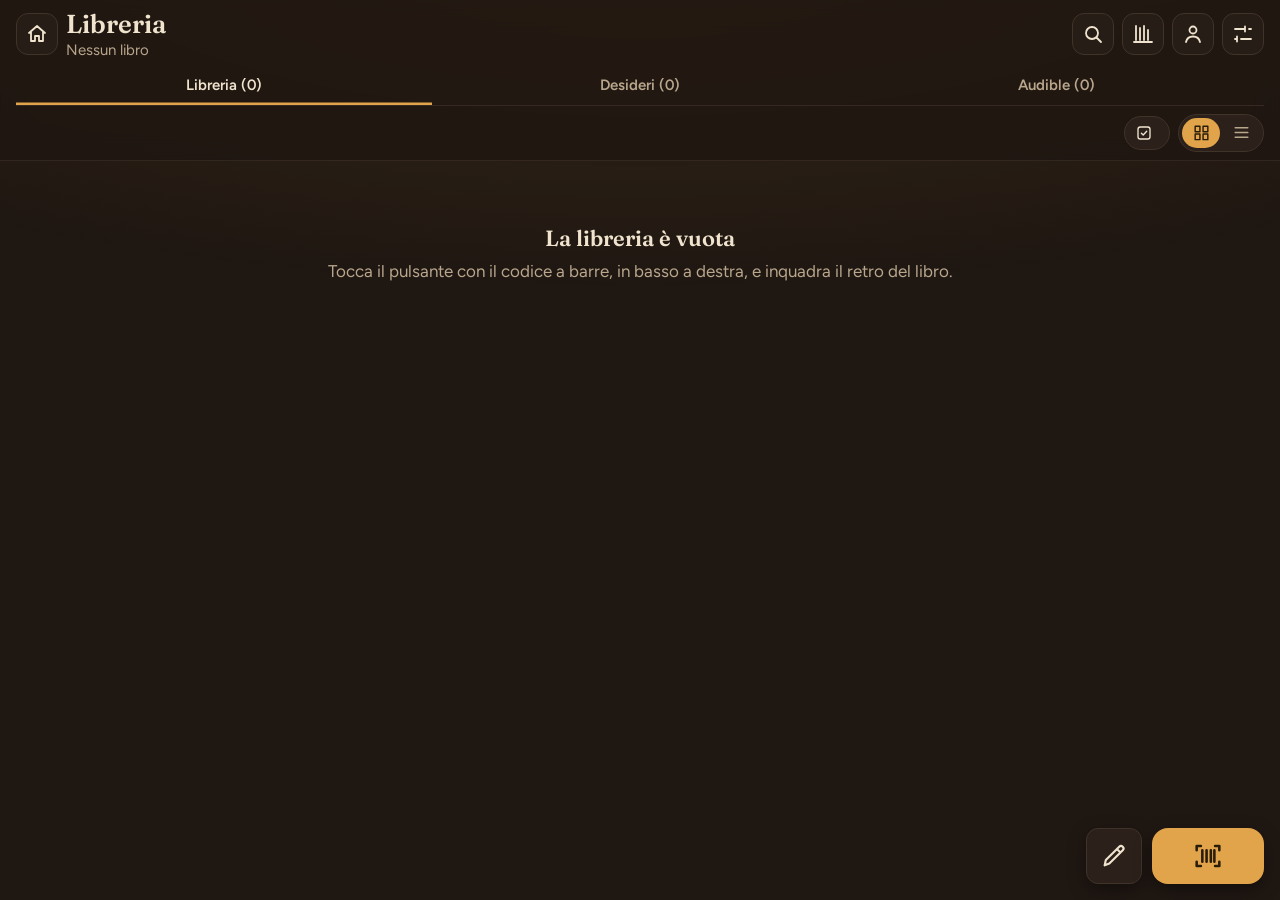
==== index.html @ b6c25e32 "v70: una classifica sola (Feltrinelli), link ai negozi nella scheda di ogni libro; Bibliotecario più" ====
<!DOCTYPE html>
<html lang="it">
<head>
<meta charset="utf-8">
<meta name="viewport" content="width=device-width, initial-scale=1, viewport-fit=cover">
<title>Libreria</title>
<meta name="theme-color" content="#271C15">
<script>document.documentElement.dataset.theme = 'night';</script>
<meta name="apple-mobile-web-app-capable" content="yes">
<meta name="apple-mobile-web-app-title" content="Libreria">
<link rel="manifest" href="manifest.webmanifest?v=70">
<link rel="icon" href="icons/icon.svg?v=70" type="image/svg+xml">
<link rel="apple-touch-icon" href="icons/icon-180.png?v=70">
<meta name="apple-mobile-web-app-status-bar-style" content="black-translucent">
<meta name="mobile-web-app-capable" content="yes">
<link rel="preconnect" href="https://fonts.googleapis.com">
<link rel="preconnect" href="https://fonts.gstatic.com" crossorigin>
<link href="https://fonts.googleapis.com/css2?family=Figtree:wght@400;500;600;700&family=Fraunces:opsz,wght@9..144,500;9..144,600&display=swap" rel="stylesheet">
<link rel="stylesheet" href="style.css?v=70">
</head>
<body>

<!-- ============ SCHERMATA PRINCIPALE: la libreria ============ -->
<header class="top">
  <div class="top-row">
    <button class="icon-btn" id="btn-home" aria-label="Torna all'inizio: tutte le copertine"><svg viewBox="0 0 24 24" aria-hidden="true"><path d="M4 11l8-7 8 7M6 10v9h4v-5h4v5h4v-9"/></svg></button>
    <div class="top-title">
      <h1>Libreria</h1>
      <p class="count" id="count">Nessun libro</p>
    </div>
    <div class="top-actions">
      <button class="icon-btn" id="btn-search" aria-label="Cerca e ordina"><svg viewBox="0 0 24 24" aria-hidden="true"><circle cx="11" cy="11" r="6"/><path d="M20 20l-4.5-4.5"/></svg></button>
    <button class="icon-btn" id="btn-shelf" aria-label="Scaffale" aria-pressed="false"><svg viewBox="0 0 24 24" aria-hidden="true"><path d="M5 4v14M9 6v12M13 4v14M17 8v10M3 20h18"/></svg></button>
    <button class="icon-btn" id="btn-year" aria-label="Il vostro anno in libri e l'obiettivo"><svg viewBox="0 0 24 24" aria-hidden="true"><circle cx="12" cy="8" r="3.5"/><path d="M5 20c.8-3.6 3.6-5.5 7-5.5s6.2 1.9 7 5.5"/></svg></button>
    <button class="icon-btn" id="btn-settings" aria-label="Impostazioni e backup">
      <svg viewBox="0 0 24 24" aria-hidden="true"><path d="M4 7h10M18 7h2M4 17h2M10 17h10M14 4.5v5M6 14.5v5" /></svg>
    </button>
    </div>
  </div>
  <div class="tabs" role="tablist">
    <button class="tab on" id="tab-library" role="tab" aria-selected="true">Libreria</button>
    <button class="tab" id="tab-wish" role="tab" aria-selected="false">Desideri</button>
    <button class="tab" id="tab-audio" role="tab" aria-selected="false">Audible</button>
  </div>
  <div class="tools" id="tools" hidden>
    <input type="search" id="search" placeholder="Titolo, autore, ISBN, note" autocomplete="off" aria-label="Cerca nella libreria">
    <select id="sort" aria-label="Ordina i libri">
      <option value="recent">Ultimi aggiunti</option>
      <option value="title">Titolo A-Z</option>
      <option value="author">Autore A-Z</option>
    </select>
  </div>
  <div class="filter-row">
    <button class="chip" id="btn-back" hidden aria-label="Indietro: torna al libro"><svg viewBox="0 0 24 24" aria-hidden="true"><path d="M15 5l-7 7 7 7"/></svg></button>
    <div class="filters" id="filters" aria-label="Filtra per genere"></div>
    <button class="chip select-btn" id="btn-select" aria-label="Seleziona più libri per modificarli insieme"><svg viewBox="0 0 24 24" aria-hidden="true"><rect x="4" y="4" width="16" height="16" rx="3"/><path d="M8.5 12.2l2.4 2.4 4.7-5"/></svg></button>
    <div class="view-toggle" id="view-cycle" role="group" aria-label="Vista"></div>
  </div>
  <button class="chip arrange-btn" id="btn-arrange" hidden>Suggerisci come disporli</button>
  <div class="view-menu" id="view-menu" hidden></div>
  <div class="shelf-sort" id="shelf-sort" hidden>
    <div class="seg" role="group" aria-label="Ordina lo scaffale per">
      <button data-sort="room">Stanza</button>
      <button data-sort="genre">Genere</button>
      <button data-sort="owner">Persona</button>
    </div>
  </div>
</header>

<main id="list" class="list"></main>

<nav class="bottom">
  <button class="btn ghost" id="btn-manual" aria-label="Aggiungi un libro scrivendo titolo o ISBN" title="Scrivi titolo o ISBN">
    <svg viewBox="0 0 24 24" aria-hidden="true"><path d="M4 20l1-4.5L16.5 4a2.1 2.1 0 0 1 3 3L8 18.5 4 20zM14.5 6l3 3" /></svg>
  </button>
  <button class="btn primary big" id="btn-scan" aria-label="Scansiona il codice a barre di un libro" title="Scansiona un libro">
    <svg viewBox="0 0 24 24" aria-hidden="true"><path d="M4 8V5h3M17 5h3v3M20 16v3h-3M7 19H4v-3M8 8v8M11 8v8M14 8v8M16.5 8v8" /></svg>
  </button>
</nav>

<!-- ============ SCANNER ============ -->
<section class="sheet scanner" id="scanner" hidden aria-label="Scansione del codice a barre">
  <video id="video" playsinline muted autoplay></video>
  <div class="scan-frame" aria-hidden="true"><span></span></div>
  <div class="scan-top">
    <button class="btn dark" id="scan-close">Chiudi</button>
    <div class="scan-mode" role="tablist">
      <button class="on" id="scan-mode-add" role="tab">Aggiungi</button>
      <button id="scan-mode-batch" role="tab">Raffica</button>
      <button id="scan-mode-check" role="tab">Ce l'ho già?</button>
    </div>
    <button class="btn dark" id="scan-torch" hidden>Luce</button>
  </div>
  <div class="scan-result" id="scan-result" hidden role="status">
    <p class="scan-answer" id="scan-answer"></p>
    <p id="scan-detail"></p>
    <div class="stack">
      <button class="btn primary wide" id="scan-again">Controlla un altro libro</button>
      <button class="btn ghost wide" id="scan-open">Apri la scheda</button>
      <button class="btn ghost wide" id="scan-wish">Aggiungi ai desideri</button>
    </div>
  </div>
  <div class="scan-bottom">
    <p id="scan-status">Inquadra il codice a barre sul retro del libro</p>
    <div class="scan-batch-bar" id="scan-batch-bar" hidden>
      <span id="scan-batch-count">0 libri</span>
      <button class="btn primary" id="scan-batch-done">Ho finito</button>
    </div>
    <div class="scan-actions">
      <button class="btn dark" id="scan-type">Scrivi l'ISBN</button>
      <label class="btn dark">Fotografa il codice
        <input type="file" id="scan-photo" accept="image/*" capture="environment" hidden>
      </label>
    </div>
  </div>
</section>

<!-- ============ RIEPILOGO DELLA SCANSIONE A RAFFICA ============ -->
<section class="sheet" id="batch" hidden aria-label="Riepilogo della scansione a raffica">
  <div class="sheet-head">
    <button class="btn ghost" id="batch-more">Altri libri</button>
    <h2 id="batch-title">Raffica</h2>
    <button class="btn primary" id="batch-close">Fatto</button>
  </div>
  <div class="sheet-body">
    <p class="hint" id="batch-info"></p>
    <button class="btn ghost wide" id="batch-retry" hidden>Riprova quelli non cercati</button>
    <div id="batch-apply">
      <h3>Vale per tutti questi libri</h3>
      <p class="view-label">Di chi sono</p>
      <div class="chips" id="batch-owners"></div>
      <p class="view-label">Dove stanno</p>
      <div class="chips" id="batch-places"></div>
      <p class="view-label">Lettura</p>
      <div class="seg" id="batch-status"></div>
    </div>
    <h3>I libri</h3>
    <div id="batch-list" class="rows-in"></div>
  </div>
</section>

<!-- ============ AGGIUNTA A MANO: ISBN o titolo ============ -->
<section class="sheet" id="manual" hidden aria-label="Aggiungi un libro a mano">
  <div class="sheet-head">
    <button class="btn ghost" id="manual-close">Chiudi</button>
    <h2 id="manual-title">Aggiungi a mano</h2>
    <span></span>
  </div>
  <div class="sheet-body">
    <form id="manual-form" class="search-form">
      <label for="manual-q">ISBN, oppure titolo e autore</label>
      <div class="row">
        <input id="manual-q" type="text" placeholder="Es. Il nome della rosa, oppure 9788806219352" autocomplete="off">
        <button class="btn primary" type="submit">Cerca</button>
      </div>
    </form>
    <p class="hint" id="manual-status">Utile per i libri senza codice a barre.</p>
    <div id="manual-results" class="results"></div>
    <button class="btn ghost wide" id="manual-empty">Compila una scheda vuota</button>
  </div>
</section>

<!-- ============ SUGGERIMENTO DI DISPOSIZIONE ============ -->
<section class="sheet" id="arrange" hidden aria-label="Come disporre i libri">
  <div class="sheet-head">
    <button class="btn ghost" id="arrange-close">Chiudi</button>
    <h2>Come disporli</h2>
    <span></span>
  </div>
  <div class="sheet-body">
    <p class="hint">Gruppi di libri che stanno bene vicini. Dove metterli lo decidete voi: se un gruppo non entra in un ripiano, prosegue su quello sotto.</p>
    <p class="banner" id="arrange-metres"></p>
    <div id="arrange-body"></div>
  </div>
</section>

<!-- ============ FILTRI ============ -->
<section class="sheet" id="filter-sheet" hidden aria-label="Filtra i libri">
  <div class="sheet-head">
    <button class="btn ghost" id="filter-close">Chiudi</button>
    <h2>Filtra</h2>
    <button class="btn ghost" id="filter-clear">Togli tutti</button>
  </div>
  <div class="sheet-body has-foot">
    <p class="hint">Puoi accenderne più di uno, uno per gruppo: per esempio una persona e un genere.</p>
    <input type="search" id="filter-q" placeholder="Cerca un genere, una persona, un mobile" aria-label="Cerca tra i filtri" autocomplete="off">
    <div id="filter-body"></div>
    <div class="sheet-foot"><button class="btn primary wide" id="filter-done">Vedi i libri</button></div>
  </div>
</section>

<!-- ============ SCHEDA DA LEGGERE ============ -->
<section class="sheet" id="year" hidden aria-label="Il vostro anno in libri">
  <div class="sheet-head">
    <button class="btn ghost" id="year-close">Chiudi</button>
    <h2>Anno in libri</h2>
    <span></span>
  </div>
  <div class="sheet-body" id="year-body"></div>
</section>

<section class="sheet" id="view" hidden aria-label="Scheda del libro">
  <div class="sheet-head">
    <button class="btn ghost" id="view-close">Indietro</button>
    <span></span>
    <button class="btn ghost" id="view-edit">Modifica</button>
  </div>
  <div class="sheet-body" id="view-body"></div>
</section>

<!-- ============ SCHEDA LIBRO (sempre modificabile) ============ -->
<section class="sheet" id="book" hidden aria-label="Scheda del libro">
  <div class="sheet-head">
    <button class="btn ghost" id="book-close">Chiudi</button>
    <h2 id="book-heading">Scheda libro</h2>
    <button class="btn primary" id="book-save">Salva</button>
  </div>
  <form class="sheet-body" id="book-form" autocomplete="off">
    <p class="banner" id="book-banner" hidden></p>

    <div class="cover-row">
      <div class="cover big" id="f-cover-view"></div>
      <div class="cover-actions">
        <label class="btn ghost">Fotografa la copertina
          <input type="file" id="f-cover-file" accept="image/*" capture="environment" hidden>
        </label>
        <button type="button" class="btn ghost" id="f-cover-remove">Togli copertina</button>
        <div class="stores" id="f-stores"></div>
      </div>
    </div>

    <div class="field" data-key="title">
      <label for="f-title">Titolo</label>
      <input id="f-title" type="text">
    </div>
    <div class="field">
      <label for="f-subtitle">Sottotitolo <small>(facoltativo)</small></label>
      <input id="f-subtitle" type="text">
    </div>
    <div class="field" data-key="authors">
      <label for="f-authors">Autore <small>(più autori separati da virgola)</small></label>
      <input id="f-authors" type="text">
    </div>
    <div class="field" data-key="publisher">
      <label for="f-publisher">Casa editrice</label>
      <input id="f-publisher" type="text">
    </div>
    <div class="grid2">
      <div class="field" data-key="pages">
        <label for="f-pages">Pagine</label>
        <input id="f-pages" type="number" inputmode="numeric" min="1">
      </div>
      <div class="field" data-key="year">
        <label for="f-year">Anno</label>
        <input id="f-year" type="number" inputmode="numeric" min="1400" max="2100">
      </div>
    </div>

    <div class="field" data-key="list">
      <label>Dove lo metto</label>
      <div class="chips" id="f-lists"></div>
      <div class="row">
        <input id="f-list-new" type="text" placeholder="Nuova lista desideri" aria-label="Nuova lista desideri">
        <button type="button" class="btn ghost" id="f-list-add">Aggiungi</button>
      </div>
    </div>

    <div class="field" id="f-media-field">
      <label id="f-media-label">Ce l'ho in versione</label>
      <div class="chips" id="f-media"></div>
    </div>

    <div class="field" data-key="genres">
      <label>Genere <small id="f-genre-note"></small></label>
      <div class="chips" id="f-genres"></div>
      <div class="row">
        <input id="f-genre-new" type="text" placeholder="Nuovo genere" aria-label="Nuovo genere">
        <button type="button" class="btn ghost" id="f-genre-add">Aggiungi</button>
      </div>
    </div>

    <div class="field" id="f-status-field">
      <label>Lettura</label>
      <div class="seg" id="f-status">
        <button type="button" data-status="toread">Da leggere</button>
        <button type="button" data-status="reading">In corso</button>
        <button type="button" data-status="read">Letto</button>
      </div>
      <div class="field" id="f-readAt-field" style="margin-top:10px">
        <label for="f-readAt">Letto nel <small>(facoltativo)</small></label>
        <input id="f-readAt" type="text" placeholder="Anno o data, es. 2019">
      </div>
    </div>

    <h3>La vostra copia</h3>
    <div class="field">
      <label>Di chi è <small>(anche più persone)</small></label>
      <div class="chips" id="f-owners"></div>
      <div class="row">
        <input id="f-owner-new" type="text" placeholder="Altra persona" aria-label="Altra persona">
        <button type="button" class="btn ghost" id="f-owner-add">Aggiungi</button>
      </div>
    </div>
    <div class="field">
      <label>Voto</label>
      <div class="stars" id="f-rating"></div>
    </div>
    <div class="field">
      <label for="f-notes">Commento e note</label>
      <textarea id="f-notes" rows="3"></textarea>
    </div>
    <div class="field">
      <label>Dove sta in casa</label>
      <div class="chips" id="f-places"></div>
      <div class="row">
        <input id="f-place-new" type="text" placeholder="Nuovo mobile, es. Libreria soggiorno" aria-label="Nuovo mobile o libreria">
        <button type="button" class="btn ghost" id="f-place-add">Aggiungi</button>
      </div>
    </div>
    <div class="field">
      <label for="f-shelfRow">Ripiano <small>(facoltativo)</small></label>
      <input id="f-shelfRow" type="text" placeholder="Es. 2, oppure In alto">
    </div>
    <div class="field">
      <label for="f-theme">Tema <small>(facoltativo: es. Giappone, Montagna)</small></label>
      <input id="f-theme" type="text" list="theme-options" placeholder="Unisce libri di generi diversi">
      <datalist id="theme-options"></datalist>
    </div>
    <div class="grid2 wide-first">
      <div class="field">
        <label for="f-series">Serie o saga</label>
        <input id="f-series" type="text" list="series-options">
        <datalist id="series-options"></datalist>
      </div>
      <div class="field">
        <label for="f-seriesNum">Numero</label>
        <input id="f-seriesNum" type="number" inputmode="numeric" min="0">
      </div>
    </div>
    <div class="field">
      <label for="f-format">Formato <small>(facoltativo)</small></label>
      <select id="f-format">
        <option value=""></option>
        <option>Copertina rigida</option>
        <option>Copertina flessibile</option>
      </select>
    </div>
    <div class="grid2">
      <div class="field">
        <label for="f-boughtAt">Comprato il</label>
        <input id="f-boughtAt" type="date">
      </div>
      <div class="field">
        <label for="f-price">Prezzo (€)</label>
        <input id="f-price" type="number" inputmode="decimal" min="0" step="0.01">
      </div>
    </div>

    <h3 class="paper-only">Prestito</h3>
    <div class="grid2">
      <div class="field">
        <label for="f-loanTo">Prestato a</label>
        <input id="f-loanTo" type="text" placeholder="Nome">
      </div>
      <div class="field">
        <label for="f-loanDate">Dal</label>
        <input id="f-loanDate" type="date">
      </div>
    </div>
    <button type="button" class="btn ghost wide" id="f-loan-back">È tornato a casa</button>

    <h3>Altro</h3>
    <div class="field">
      <label for="f-plot">Trama</label>
      <textarea id="f-plot" rows="5"></textarea>
    </div>
    <div class="field" data-key="isbn">
      <label for="f-isbn">ISBN</label>
      <input id="f-isbn" type="text" inputmode="numeric">
    </div>

    <div class="form-actions">
      <button type="button" class="btn primary wide" id="book-bought">Comprato: sposta in libreria</button>
      <button type="button" class="btn primary wide" id="book-save-next">Salva e scansiona il prossimo</button>
      <button type="button" class="btn ghost wide" id="book-refill">Completa i campi vuoti dai cataloghi</button>
      <button type="button" class="btn danger wide" id="book-delete">Elimina dalla libreria</button>
    </div>
  </form>
</section>

<!-- ============ IMPOSTAZIONI ============ -->
<section class="sheet" id="settings" hidden aria-label="Impostazioni">
  <div class="sheet-head">
    <button class="btn ghost" id="settings-close">Chiudi</button>
    <h2>Impostazioni</h2>
    <span></span>
  </div>
  <div class="sheet-body">
    <p class="hint" id="app-version"></p>
    <h3>Da sistemare</h3>
    <div id="todo-box"></div>

    <h3>La vostra libreria online</h3>
    <div id="cloud-box"></div>

    <h3>Icona sulla schermata Home</h3>
    <p class="hint">Per aprire la libreria come un'app, a tutto schermo e senza la barra del browser.</p>
    <div id="install-box"></div>

    <h3>Importa da altre app</h3>
    <p class="hint">Da Goodreads (I miei libri → Importa/Esporta → Esporta biblioteca), StoryGraph, Libib, Handy Library, Bookshelf o un foglio Excel: scegli il file CSV o Excel. Oppure incolla un elenco, un libro per riga: ISBN, oppure «Titolo - Autore». I doppioni si saltano da soli.</p>
    <div class="stack">
      <label class="btn primary wide">Scegli il file da importare
        <input type="file" id="import-file" accept=".csv,.tsv,.txt,.xlsx,.xls,.ods,.json,text/csv,text/plain" hidden>
      </label>
      <textarea id="import-paste" rows="4" placeholder="9788804668237&#10;Shogun - James Clavell&#10;Kafka sulla spiaggia - Murakami" aria-label="Elenco di libri da importare"></textarea>
      <button class="btn ghost wide" id="import-paste-go">Importa l'elenco incollato</button>
    </div>

    <h3>Backup</h3>
    <p class="hint" id="settings-info"></p>
    <div class="stack">
      <button class="btn primary wide" id="backup-download">Scarica il backup</button>
      <label class="btn ghost wide">Ripristina da un backup
        <input type="file" id="backup-file" accept="application/json,.json" hidden>
      </label>
      <button class="btn ghost wide" id="export-csv">Esporta per Excel</button>
    </div>

    <h3>Catalogo Google Books</h3>
    <p class="hint" id="gkey-info">Per riconoscere i libri serve una chiave gratuita di Google Books. Incollala qui: resta salvata solo su questo telefono.</p>
    <div class="row">
      <input id="gkey" type="text" placeholder="Chiave Google Books" aria-label="Chiave Google Books" autocomplete="off" autocapitalize="off" spellcheck="false">
      <button class="btn primary" id="gkey-save">Salva e prova</button>
    </div>
    <p class="hint">I libri aggiunti con le prime versioni hanno copertine piccole. Qui si chiede a Google la stessa immagine, più grande.</p>
    <button class="btn ghost wide" id="covers-sharpen">Rendi più nitide le copertine</button>

    <h3>Grandezza delle copertine</h3>
    <p class="hint">Nella griglia puoi anche avvicinare o allontanare due dita.</p>
    <div class="seg" id="zoom-seg">
      <button data-zoom="1">Grandi</button>
      <button data-zoom="2">Medie</button>
      <button data-zoom="3">Piccole</button>
    </div>

    <h3>Mobili e librerie</h3>
    <p class="hint">Tocca un nome per cambiarlo. Un mobile si può eliminare solo quando è vuoto.</p>
    <div id="place-list" class="genre-list"></div>
    <div class="row">
      <input id="place-new" type="text" placeholder="Nuovo mobile, es. Scaffale taverna" aria-label="Nuovo mobile o libreria">
      <button class="btn ghost" id="place-add">Aggiungi</button>
    </div>

    <h3>Chi usa questo telefono</h3>
    <p class="hint">Serve per il saluto in cima alla libreria. Quando ci saranno gli accessi, lo saprà da solo.</p>
    <div class="chips" id="me-pick"></div>

    <h3>Persone</h3>
    <p class="hint">Di chi sono i libri. Tocca un nome per cambiarlo: cambia in tutti i libri. Si elimina solo chi non ha libri.</p>
    <div id="owner-list" class="genre-list"></div>
    <div class="row">
      <input id="owner-new" type="text" placeholder="Nuova persona" aria-label="Nuova persona">
      <button class="btn ghost" id="owner-add">Aggiungi</button>
    </div>

    <h3>Liste desideri</h3>
    <p class="hint">Tocca un nome per cambiarlo. Una lista si può eliminare solo quando è vuota.</p>
    <div id="wish-list" class="genre-list"></div>
    <div class="row">
      <input id="wish-new" type="text" placeholder="Nuova lista desideri" aria-label="Nuova lista desideri">
      <button class="btn ghost" id="wish-add">Aggiungi</button>
    </div>

    <h3>Generi</h3>
    <p class="hint">Tocca un nome per cambiarlo. Se lo rinomini, si aggiorna in tutti i libri.</p>
    <div id="genre-list" class="genre-list"></div>
    <div class="row">
      <input id="genre-new" type="text" placeholder="Nuovo genere" aria-label="Nuovo genere">
      <button class="btn ghost" id="genre-add">Aggiungi</button>
    </div>
  </div>
</section>

<section class="sheet" id="import" hidden aria-label="Importa libri">
  <div class="sheet-head">
    <button class="btn ghost" id="import-close">Annulla</button>
    <h2>Importa</h2>
    <span></span>
  </div>
  <div class="sheet-body">
    <p class="hint" id="import-info"></p>
    <h3>Di chi sono</h3>
    <div class="chips" id="import-owners"></div>
    <h3>Versione</h3>
    <div class="seg" id="import-media"></div>
    <div id="import-toread-box">
      <h3>Libri «da leggere»</h3>
      <p class="hint" id="import-toread-n"></p>
      <div class="seg" id="import-toread"></div>
      <select id="import-list" aria-label="Lista desideri"></select>
    </div>
    <label class="check-row"><input type="checkbox" id="import-complete"> Completa copertine, trame e generi dai cataloghi</label>
    <button class="btn primary wide" id="import-go">Importa</button>
    <h3>Anteprima</h3>
    <div id="import-preview"></div>
  </div>
</section>

<div class="peek" id="review" hidden role="dialog" aria-labelledby="review-title">
  <div class="peek-card" id="review-card">
    <h2 id="review-title"></h2>
    <div class="stars" id="review-stars" role="group" aria-label="Voto da 1 a 5 stelle"></div>
    <label class="review-when">Finito nel <input id="review-when" type="text" placeholder="es. 2026 o 12/03/2026" aria-label="Quando l'hai finito"></label>
    <textarea id="review-text" rows="4" placeholder="Cosa ne pensi? Due righe bastano (facoltativo)" aria-label="La tua recensione"></textarea>
    <div class="row">
      <button class="btn ghost" id="review-later">Più tardi</button>
      <button class="btn primary" id="review-save" style="flex:1">Salva</button>
    </div>
  </div>
</div>

<div class="select-bar" id="select-bar" hidden>
  <button class="btn ghost" id="select-cancel">Annulla</button>
  <span id="select-count">0 selezionati</span>
  <button class="btn ghost" id="select-all">Tutti</button>
  <button class="btn primary" id="select-edit">Modifica</button>
</div>

<section class="sheet" id="bulk" hidden aria-label="Modifica più libri">
  <div class="sheet-head">
    <button class="btn ghost" id="bulk-back"><svg viewBox="0 0 24 24" aria-hidden="true"><path d="M15 5l-7 7 7 7"/></svg>Indietro</button>
    <h2 id="bulk-title">Modifica</h2>
    <button class="btn primary" id="bulk-close">Fatto</button>
  </div>
  <div class="sheet-body">
    <p class="hint">Ogni scelta vale subito per tutti i libri selezionati. Un secondo tocco la toglie.</p>
    <p class="view-label">Di chi sono</p><div class="chips" id="bulk-owners"></div>
    <p class="view-label">Dove stanno</p><div class="chips" id="bulk-places"></div>
    <p class="view-label">Lettura</p><div class="seg" id="bulk-status"></div>
    <p class="view-label">Genere</p><div class="chips" id="bulk-genres"></div>
    <p class="view-label">Tema</p>
    <div class="row"><input id="bulk-theme" type="text" list="theme-options-bulk" placeholder="Es. Giappone (vuoto = togli)"><datalist id="theme-options-bulk"></datalist><button class="btn ghost" id="bulk-theme-go">Applica</button></div>
    <p class="view-label">Serie</p>
    <div class="row"><input id="bulk-series" type="text" list="series-options-bulk" placeholder="Es. Pokémon (vuoto = togli)"><datalist id="series-options-bulk"></datalist><button class="btn ghost" id="bulk-series-go">Applica</button></div>
    <button class="btn ghost wide danger" id="bulk-delete" style="margin-top:24px">Elimina i libri selezionati</button>
  </div>
</section>

<div class="peek" id="pick" hidden role="dialog" aria-label="Cosa leggo stasera?">
  <div class="peek-card" id="pick-card">
    <h3 class="rail-label">Cosa leggo stasera?</h3>
    <div class="seg" id="pick-lens"></div>
    <div class="pick-book" id="pick-book"></div>
    <div class="row"><button class="btn ghost" id="pick-again">Un altro</button><button class="btn ghost" id="pick-open">Apri</button></div>
    <button class="btn primary wide" id="pick-start">Inizio a leggerlo</button>
    <button class="btn ghost wide" id="pick-close">Chiudi</button>
  </div>
</div>

<div class="peek" id="sugg" hidden role="dialog" aria-label="Libro proposto"><div class="peek-card sugg-card" id="sugg-card"></div></div>

<div class="peek" id="peek" hidden><div class="peek-card" id="peek-card"></div></div>

<div class="toast" id="toast" hidden role="status"></div>
<div class="update-bar" id="update-bar" hidden role="status"><span>C'è una versione nuova dell'app</span><button class="btn primary" id="update-go">Aggiorna</button></div>

<script src="vendor/zxing.min.js?v=70"></script>
<script src="app.js?v=70"></script>
<script src="vendor/supabase.min.js?v=70"></script>
<script src="cloud.js?v=70"></script>
</body>
</html>
---- style.css ----
/* Libreria di casa — stile.
   Idea: l'angolo del divano con la luce calda. Le copertine fanno il colore.
   Testo grande, pulsanti ampi, pensato prima per il telefono. */

:root {
  /* Tema Sera (base): stanza in penombra, luce ambrata. */
  --bg: #1F1712;
  --surface: #2B211A;
  --ink: #F1E4CF;
  --muted: #B9A78D;
  --line: #40332A;
  --accent: #E2A44B;
  --accent-ink: #2A1C0B;
  --accent-soft: #352920;
  --warn: #F0B45C;
  --warn-soft: #3A2E18;
  --danger: #F08A8A;
  --wood: #8A6A48;
  --wood-dark: #6E5338;
  --book: var(--accent);
  --book-ink: var(--accent-ink);
  --font-display: "Fraunces", Georgia, "Times New Roman", serif;
  --font-body: "Figtree", system-ui, -apple-system, "Segoe UI", Roboto, sans-serif;
  --radius: 12px;
  color-scheme: dark;
}

/* Tema Giorno: giallo antico, nero e oro. Si sceglie dalle Impostazioni. */
:root[data-theme="day"] {
  --bg: #EADBAA;
  --surface: #F6EDD0;
  --ink: #1E1A14;
  --muted: #5A4F33;
  --line: #D2C08A;
  --accent: #1E1A14;
  --accent-ink: #E9C76B;
  --accent-soft: #DCCA93;
  --warn: #7A4A00;
  --warn-soft: #F3DFA0;
  --danger: #8E2222;
  color-scheme: light;
}

* { box-sizing: border-box; }
html, body { height: 100%; }
body {
  margin: 0;
  background: var(--bg);
  color: var(--ink);
  font: 17px/1.45 var(--font-body);
  -webkit-text-size-adjust: 100%;
}
h1, h2, h3 { font-family: var(--font-display); font-weight: 600; margin: 0; text-wrap: balance; }
h1 { font-size: 30px; line-height: 1.1; }
h2 { font-size: 19px; text-align: center; }
h3 { font-size: 20px; margin: 28px 0 6px; }
p { margin: 0; }
small { font-weight: 400; color: var(--muted); }
[hidden] { display: none !important; }

/* ---------- Pulsanti ---------- */
.btn {
  display: inline-flex; align-items: center; justify-content: center; gap: 8px;
  min-height: 46px; padding: 0 16px;
  border: 1.5px solid transparent; border-radius: var(--radius);
  font: 600 16px/1 var(--font-body); color: var(--ink);
  background: transparent; cursor: pointer; text-decoration: none;
  -webkit-tap-highlight-color: transparent;
}
.btn svg, .icon-btn svg { width: 24px; height: 24px; fill: none; stroke: currentColor; stroke-width: 1.8; stroke-linecap: round; stroke-linejoin: round; }
.btn.primary { background: var(--accent); color: var(--accent-ink); }
.btn.ghost { border-color: var(--line); background: var(--surface); }
.btn.danger { border-color: var(--line); color: var(--danger); background: var(--surface); }
.btn.dark { background: rgba(0, 0, 0, .55); color: #fff; border-color: rgba(255, 255, 255, .35); }
.btn.big { min-height: 56px; font-size: 18px; flex: 1; white-space: nowrap; }
.btn.wide { width: 100%; }
.btn:focus-visible, .icon-btn:focus-visible, input:focus-visible, select:focus-visible, textarea:focus-visible, .chip:focus-visible {
  outline: 3px solid var(--accent); outline-offset: 2px;
}
.icon-btn {
  width: 46px; height: 46px; border-radius: var(--radius);
  border: 1.5px solid var(--line); background: var(--surface); color: var(--ink);
  display: grid; place-items: center; cursor: pointer;
}

/* ---------- Campi ---------- */
input[type="text"], input[type="search"], input[type="number"], select, textarea {
  width: 100%; min-height: 46px; padding: 10px 12px;
  border: 1.5px solid var(--line); border-radius: var(--radius);
  background: var(--surface); color: var(--ink);
  font: 17px/1.3 var(--font-body);
}
textarea { resize: vertical; }
.row { display: flex; gap: 8px; }
.row > input { flex: 1; min-width: 0; }
.stack { display: grid; gap: 10px; }
.hint { color: var(--muted); font-size: 15px; margin: 4px 0 12px; }

/* ---------- Testata ---------- */
.top {
  position: sticky; top: 0; z-index: 5;
  background: var(--bg);
  padding: calc(14px + env(safe-area-inset-top)) 16px 10px;
  border-bottom: 1px solid var(--line);
}
.top-row { display: flex; justify-content: space-between; align-items: flex-start; gap: 12px; }
.count { color: var(--muted); font-size: 15px; margin-top: 2px; font-variant-numeric: tabular-nums; }
.tabs { display: grid; grid-template-columns: 1fr 1fr; gap: 4px; margin-top: 12px; padding: 4px; border-radius: var(--radius); background: var(--line); }
.tab { min-height: 42px; border: 0; border-radius: 9px; background: transparent; color: var(--ink); font: 600 16px/1 var(--font-body); cursor: pointer; font-variant-numeric: tabular-nums; }
.tab.on { background: var(--surface); }
.tab:focus-visible { outline: 3px solid var(--accent); outline-offset: 2px; }
.tag.wish { background: var(--warn-soft); color: var(--warn); }
.tools { display: flex; gap: 8px; margin-top: 12px; }
.tools input { flex: 1; min-width: 0; }
.tools select { width: auto; flex: 0 0 auto; max-width: 46%; }
.filters { display: flex; gap: 8px; overflow-x: auto; padding: 10px 0 2px; scrollbar-width: none; }
.filters::-webkit-scrollbar { display: none; }
.filters:empty { display: none; }

/* ---------- Etichette genere ---------- */
.chip {
  flex: 0 0 auto;
  min-height: 38px; padding: 0 14px; border-radius: 999px;
  border: 1.5px solid var(--line); background: var(--surface); color: var(--ink);
  font: 500 15px/1 var(--font-body); cursor: pointer; white-space: nowrap;
}
.chip.on { background: var(--accent); border-color: var(--accent); color: var(--accent-ink); font-weight: 600; }
.chips { display: flex; flex-wrap: wrap; gap: 8px; margin-bottom: 10px; }
.tag { display: inline-block; padding: 2px 9px; border-radius: 999px; background: var(--accent-soft); color: var(--ink); font-size: 13px; font-weight: 500; }

/* ---------- Elenco libri ---------- */
.list { padding: 8px 16px calc(110px + env(safe-area-inset-bottom)); max-width: 760px; margin: 0 auto; }
.book {
  display: flex; gap: 14px; width: 100%; text-align: left;
  padding: 12px 0; border: 0; border-bottom: 1px solid var(--line);
  background: none; color: inherit; font: inherit; cursor: pointer;
}
.book-info { min-width: 0; flex: 1; display: grid; gap: 3px; align-content: start; }
.book-title { font-family: var(--font-display); font-weight: 600; font-size: 18px; line-height: 1.2; overflow-wrap: anywhere; }
.book-author { font-size: 16px; }
.book-meta { color: var(--muted); font-size: 14px; font-variant-numeric: tabular-nums; }
.book-tags { display: flex; flex-wrap: wrap; gap: 5px; margin-top: 3px; }
.missing-dot { color: var(--warn); font-size: 14px; font-weight: 600; }

.cover {
  flex: 0 0 auto; width: 60px; height: 90px; border-radius: 4px; overflow: hidden;
  background: var(--accent-soft); border: 1px solid var(--line);
  display: grid; place-items: center; text-align: center;
  font: 600 20px/1 var(--font-display); color: var(--accent);
}
.cover img { width: 100%; height: 100%; object-fit: cover; display: block; }
.cover.big { width: 112px; height: 168px; font-size: 34px; border-radius: 6px; }

.empty { text-align: center; padding: 56px 12px; color: var(--muted); }
.empty strong { display: block; font: 600 22px/1.2 var(--font-display); color: var(--ink); margin-bottom: 8px; }

/* ---------- Barra in basso ---------- */
.bottom {
  position: fixed; left: 0; right: 0; bottom: 0; z-index: 6;
  display: flex; gap: 10px; justify-content: center;
  padding: 12px 16px calc(12px + env(safe-area-inset-bottom));
  background: linear-gradient(to top, var(--bg) 70%, transparent);
}
.bottom .btn.ghost { min-height: 56px; }

/* ---------- Schede a tutto schermo ---------- */
.sheet {
  position: fixed; inset: 0; z-index: 20;
  background: var(--bg); display: flex; flex-direction: column;
}
.sheet-head {
  display: grid; grid-template-columns: 1fr auto 1fr; align-items: center; gap: 8px;
  padding: calc(10px + env(safe-area-inset-top)) 12px 10px;
  border-bottom: 1px solid var(--line); background: var(--bg);
}
.sheet-head > :first-child { justify-self: start; }
.sheet-head > :last-child { justify-self: end; }
.sheet-body {
  flex: 1; overflow-y: auto; -webkit-overflow-scrolling: touch;
  padding: 16px 16px calc(32px + env(safe-area-inset-bottom));
  width: 100%; max-width: 640px; margin: 0 auto;
}

.field { margin-bottom: 14px; }
.field label { display: block; font-weight: 600; font-size: 15px; margin-bottom: 5px; }
.field.missing > input { border-color: var(--warn); background: var(--warn-soft); }
.field.missing > label::after {
  content: "da completare"; margin-left: 8px; padding: 1px 8px; border-radius: 999px;
  background: var(--warn-soft); color: var(--warn); font-size: 12px; font-weight: 600;
}
.grid2 { display: grid; grid-template-columns: 1fr 1fr; gap: 12px; }
.cover-row { display: flex; gap: 14px; margin-bottom: 18px; }
.cover-actions { display: grid; gap: 8px; align-content: start; flex: 1; min-width: 0; }
.stores { display: flex; flex-wrap: wrap; gap: 6px 14px; margin-top: 4px; font-size: 15px; }
.stores a { color: var(--accent); font-weight: 600; text-underline-offset: 3px; }
.form-actions { display: grid; gap: 10px; margin-top: 24px; }
.banner { padding: 12px 14px; border-radius: var(--radius); background: var(--warn-soft); color: var(--ink); border: 1px solid var(--warn); margin-bottom: 16px; font-size: 15px; }

/* ---------- Ricerca a mano ---------- */
.search-form label { display: block; font-weight: 600; font-size: 15px; margin-bottom: 5px; }
.results { margin: 4px 0 16px; }

/* ---------- Generi nelle impostazioni ---------- */
.genre-list { display: grid; gap: 8px; margin-bottom: 12px; }
.genre-item { display: flex; gap: 8px; }
.genre-item input { flex: 1; min-width: 0; }

/* ---------- Scanner ---------- */
.scanner { background: #000; color: #fff; }
.scanner video { position: absolute; inset: 0; width: 100%; height: 100%; object-fit: cover; }
.scan-frame { position: absolute; inset: 0; display: grid; place-items: center; pointer-events: none; }
.scan-frame span {
  width: min(82vw, 420px); height: min(34vw, 170px);
  border: 3px solid #fff; border-radius: 14px;
  box-shadow: 0 0 0 100vmax rgba(0, 0, 0, .45);
}
.scan-top, .scan-bottom { position: absolute; left: 0; right: 0; padding: 14px 16px; z-index: 2; }
.scan-top { top: env(safe-area-inset-top); display: flex; justify-content: space-between; }
.scan-bottom { bottom: env(safe-area-inset-bottom); text-align: center; }
.scan-bottom p { font-size: 18px; font-weight: 600; margin-bottom: 14px; text-shadow: 0 1px 4px #000; }
.scan-actions { display: flex; gap: 10px; justify-content: center; flex-wrap: wrap; }

/* ---------- Avviso in basso ---------- */
.toast {
  position: fixed; left: 16px; right: 16px; bottom: calc(92px + env(safe-area-inset-bottom)); z-index: 40;
  max-width: 520px; margin: 0 auto;
  display: flex; align-items: center; justify-content: space-between; gap: 12px;
  padding: 12px 16px; border-radius: var(--radius);
  background: var(--ink); color: var(--bg); font-weight: 500;
  box-shadow: 0 6px 24px rgba(0, 0, 0, .25);
}
.toast button { background: none; border: 0; color: inherit; font: 700 16px var(--font-body); text-decoration: underline; cursor: pointer; padding: 6px; }

@media (prefers-reduced-motion: no-preference) {
  .sheet { animation: rise .18s ease-out; }
  @keyframes rise { from { transform: translateY(12px); } to { transform: none; } }
}
.btn:disabled { opacity: .55; cursor: default; }

/* ---------- Scheda: la vostra copia ---------- */
input[type="date"] { width: 100%; min-height: 46px; padding: 10px 12px; border: 1.5px solid var(--line); border-radius: var(--radius); background: var(--surface); color: var(--ink); font: 17px/1.3 var(--font-body); }
.grid2.wide-first { grid-template-columns: 2fr 1fr; }
.stars { display: flex; gap: 4px; --s-on: var(--accent); --s-off: var(--line); touch-action: pan-y; user-select: none; -webkit-user-select: none; -webkit-touch-callout: none; }
.stars button { width: 46px; height: 46px; border: 0; background: none; font-size: 32px; line-height: 1; color: var(--s-off); cursor: pointer; padding: 0; }
.stars button.on { color: var(--s-on); }
.stars button.half { color: transparent; background: linear-gradient(90deg, var(--s-on) 50%, var(--s-off) 50%); -webkit-background-clip: text; background-clip: text; }
.stars-val { align-self: center; margin-left: 8px; min-width: 2.2em; font-weight: 600; color: var(--muted); }
.stars button:focus-visible { outline: 3px solid var(--accent); outline-offset: 2px; }
.tag.loan { background: var(--ink); color: var(--bg); }

/* ---------- Scanner: modalità e risposta ---------- */
.scan-top { align-items: center; gap: 8px; }
.scan-mode { display: flex; padding: 3px; border-radius: 999px; background: rgba(0, 0, 0, .55); border: 1.5px solid rgba(255, 255, 255, .35); }
.scan-mode button { min-height: 38px; padding: 0 12px; border: 0; border-radius: 999px; background: none; color: #fff; font: 600 14px/1 var(--font-body); cursor: pointer; white-space: nowrap; }
.scan-mode button.on { background: #fff; color: #000; }
.scan-result { position: absolute; left: 16px; right: 16px; top: 50%; transform: translateY(-50%); z-index: 3; max-width: 460px; margin: 0 auto; padding: 22px 18px; border-radius: 16px; background: var(--bg); color: var(--ink); text-align: center; }
.scan-answer { font: 600 30px/1.15 var(--font-display); margin-bottom: 8px; }
.scan-result p + .stack { margin-top: 18px; }

/* ---------- Nuova veste: testata, viste, scaffale ---------- */
h1 { font-size: 28px; }
.top-actions { display: flex; gap: 8px; align-items: center; }
.views { display: flex; padding: 2px; border-radius: var(--radius); background: var(--surface); border: 1.5px solid var(--line); }
.views button { width: 40px; height: 40px; border: 0; border-radius: 9px; background: none; color: var(--muted); display: grid; place-items: center; cursor: pointer; }
.views button.on { background: var(--accent); color: var(--accent-ink); }
.views svg { width: 22px; height: 22px; fill: none; stroke: currentColor; stroke-width: 1.8; stroke-linecap: round; stroke-linejoin: round; }
.views button:focus-visible, .seg button:focus-visible, .cell:focus-visible, .spine:focus-visible { outline: 3px solid var(--accent); outline-offset: 2px; }
.btn.big { border-radius: 16px; box-shadow: 0 8px 20px rgba(0, 0, 0, .28); }
.seg { display: flex; flex: 1; padding: 3px; gap: 3px; border-radius: 13px; background: var(--accent-soft); }
.seg button { flex: 1; min-height: 40px; border: 0; border-radius: 10px; background: none; color: var(--muted); font: 600 15px/1 var(--font-body); cursor: pointer; }
.seg button.on { background: var(--accent); color: var(--accent-ink); }
.shelf-sort { display: flex; align-items: center; gap: 10px; padding-top: 10px; color: var(--muted); font-size: 14px; }

/* Griglia di copertine */
.list.grid { display: grid; grid-template-columns: repeat(auto-fill, minmax(98px, 1fr)); gap: 20px 14px; padding-top: 18px; }
.cell { display: grid; gap: 6px; align-content: start; padding: 0; border: 0; background: none; color: inherit; font: inherit; text-align: left; cursor: pointer; min-width: 0; }
.cell-cover { aspect-ratio: 2 / 3; border-radius: 4px; overflow: hidden; display: flex; flex-direction: column; justify-content: space-between; padding: 9px; box-shadow: 0 6px 14px rgba(0, 0, 0, .3); font: 600 20px/1 var(--font-display); }
.cell-cover:has(img) { padding: 0; }
.cell-cover img { width: 100%; height: 100%; object-fit: cover; display: block; }
.ph-author { font: 500 10px/1.2 var(--font-body); letter-spacing: .03em; overflow: hidden; }
.ph-title { font: 600 13px/1.15 var(--font-display); overflow-wrap: anywhere; }
.cell-title { font-size: 13px; line-height: 1.25; color: var(--muted); display: -webkit-box; -webkit-line-clamp: 2; -webkit-box-orient: vertical; overflow: hidden; }
.cell .tag { justify-self: start; }

/* Scaffale con i dorsi */
.list.shelves { display: grid; gap: 26px; padding-top: 20px; }
.shelf-label { font: 600 13px/1 var(--font-body); letter-spacing: .06em; text-transform: uppercase; color: var(--muted); margin: 0 0 10px; }
.shelf-row { display: flex; align-items: flex-end; gap: 3px; min-height: 220px; padding: 0 8px; overflow-x: auto; scrollbar-width: none; }
.shelf-row::-webkit-scrollbar { display: none; }
.spine { flex: 0 0 auto; border: 0; border-radius: 3px 3px 0 0; padding: 10px 0; display: flex; align-items: center; justify-content: center; overflow: hidden; cursor: pointer; }
.spine span { writing-mode: vertical-rl; font: 600 12px/1.1 var(--font-display); max-height: 100%; overflow: hidden; white-space: nowrap; text-overflow: ellipsis; }
.plank { height: 12px; border-radius: 3px; background: var(--wood); box-shadow: 0 6px 0 -1px var(--wood-dark); margin-bottom: 6px; }

/* Scheda: prende il colore della copertina */
#book .sheet-head { background: color-mix(in srgb, var(--book) 26%, var(--bg)); border-bottom-color: transparent; }
#book .cover-row { margin: -16px -16px 18px; padding: 16px; background: color-mix(in srgb, var(--book) 26%, var(--bg)); }
#book .btn.primary, #book .chip.on { background: var(--book); border-color: var(--book); color: var(--book-ink); }
#book .stars { --s-on: color-mix(in srgb, var(--book) 60%, var(--ink)); }
.cover.big { box-shadow: 0 8px 18px rgba(0, 0, 0, .3); border: 0; }
.top h1 { font-size: 23px; white-space: nowrap; }
.top-row { align-items: center; }
.spine { align-items: flex-start; }

/* ---------- Versione 11: testata che si ritira, zoom, scheda da leggere ---------- */
.top { transition: transform .2s ease; }
.top.away { transform: translateY(-100%); }
@media (prefers-reduced-motion: reduce) { .top { transition: none; } }
.tabs { margin-top: 10px; }
.list.grid { touch-action: pan-y; }
.list.grid.z2 { grid-template-columns: repeat(auto-fill, minmax(74px, 1fr)); gap: 16px 12px; }
.list.grid.z3 { grid-template-columns: repeat(auto-fill, minmax(58px, 1fr)); gap: 12px 10px; }
.z2 .cell-title { font-size: 12px; }
.z3 .cell-title, .z3 .ph-author, .z3 .cell .tag { display: none; }
.z2 .cell-cover, .z3 .cell-cover { padding: 6px; }
.z2 .ph-title { font-size: 11px; }
.z3 .ph-title { font-size: 9px; }
@media (prefers-reduced-motion: no-preference) {
  .cell.new .cell-cover, .book.new .cover { animation: pop .5s ease-out; }
  @keyframes pop { from { transform: scale(.6); opacity: .3; } 60% { transform: scale(1.06); } to { transform: none; opacity: 1; } }
}
.toast-cover { width: 34px; height: 50px; object-fit: cover; border-radius: 3px; flex: 0 0 auto; }
.toast span { flex: 1; }

#view .sheet-head { background: color-mix(in srgb, var(--book) 26%, var(--bg)); border-bottom-color: transparent; }
.hero { margin: -16px -16px 0; padding: 8px 16px 20px; background: color-mix(in srgb, var(--book) 26%, var(--bg)); display: grid; gap: 16px; }
.hero-main { display: flex; gap: 16px; align-items: flex-end; }
.hero-main .cover.big { width: 124px; height: 186px; }
.hero-text { display: grid; gap: 6px; min-width: 0; padding-bottom: 4px; }
.hero-text h2 { text-align: left; font-size: 26px; line-height: 1.1; overflow-wrap: anywhere; }
.hero-author { font-size: 16px; color: var(--muted); }
.hero-stars { font-size: 20px; letter-spacing: 2px; color: color-mix(in srgb, var(--book) 55%, var(--ink)); }
.hero-tags { display: flex; flex-wrap: wrap; gap: 6px; }
.hero-tags .tag { background: var(--surface); padding: 5px 12px; font-size: 14px; }
.facts { margin: 6px 0 0; }
.facts div { display: flex; justify-content: space-between; gap: 16px; padding: 13px 0; border-bottom: 1px solid var(--line); }
.facts dt { color: var(--muted); }
.facts dd { margin: 0; font-weight: 500; text-align: right; overflow-wrap: anywhere; }
.view-label { font: 600 13px/1 var(--font-body); letter-spacing: .06em; text-transform: uppercase; color: var(--muted); margin: 22px 0 8px; }
.view-comment { font: 500 18px/1.45 var(--font-display); white-space: pre-wrap; }
.view-actions { display: grid; gap: 10px; margin-top: 24px; }
#view .btn.primary { background: var(--book); color: var(--book-ink); }
#view .cover.big, #book .cover.big { background: var(--book); color: var(--book-ink); }

/* ---------- Filtri in un pannello ---------- */
.chip svg { width: 18px; height: 18px; fill: none; stroke: currentColor; stroke-width: 2; stroke-linecap: round; vertical-align: -4px; margin-right: 6px; }
.chip small { color: inherit; opacity: .7; margin-left: 4px; font-variant-numeric: tabular-nums; }
#filter-body .chip { min-height: 42px; font-size: 16px; }

/* ---------- Anteprima rapida: tocco prolungato sul telefono, puntatore fermo sul PC ---------- */
.list [data-id] { -webkit-touch-callout: none; -webkit-user-select: none; user-select: none; }
.peek { position: fixed; inset: 0; z-index: 30; display: grid; place-items: center; padding: 24px; background: rgba(0, 0, 0, .6); }
.peek.float { inset: auto; display: block; padding: 0; background: none; pointer-events: none; }
.peek-card { width: min(340px, 100%); display: grid; gap: 14px; padding: 16px; border-radius: 16px; background: color-mix(in srgb, var(--book) 24%, var(--surface)); color: var(--ink); box-shadow: 0 16px 40px rgba(0, 0, 0, .45); }
.peek.float .peek-card { width: 300px; }
.peek-main { display: flex; gap: 14px; align-items: flex-end; }
.peek-main .cover { width: 92px; height: 138px; flex: 0 0 auto; background: var(--book); color: var(--book-ink); border: 0; font-size: 28px; }
.peek-text { display: grid; gap: 5px; min-width: 0; }
.peek-text strong { font: 600 20px/1.15 var(--font-display); overflow-wrap: anywhere; }
.peek-text span { color: var(--muted); font-size: 15px; }
.peek-facts { display: grid; gap: 6px; font-size: 15px; margin: 0; }
.peek-facts b { font-weight: 600; }
.peek .btn.primary { background: var(--book); color: var(--book-ink); }
.peek.float .btn { display: none; }
@media (prefers-reduced-motion: no-preference) { .peek-card { animation: pop .18s ease-out; } }

/* Tenendo premuto non si deve selezionare testo: né nell'elenco né nel riquadro dell'anteprima. */
.list, .list *, .peek, .peek * { -webkit-user-select: none; user-select: none; -webkit-touch-callout: none; }
.list [data-id], .peek { -webkit-tap-highlight-color: transparent; }
.cell-price { font-size: 13px; font-weight: 600; font-variant-numeric: tabular-nums; }
.z3 .cell-price { display: none; }

/* Con la copertina vera niente cornice colorata: il colore serve solo quando la copertina manca. */
.list.grid .cell .cell-cover:has(img) { padding: 0; background: none !important; }

/* ---------- Scelta della vista: pulsante con nome e menu ---------- */
.filter-row { display: flex; align-items: center; gap: 8px; padding-top: 10px; }
.filter-row .filters { flex: 1; min-width: 0; padding: 0; display: flex; }
.filter-row .filters:empty { display: block; }
.view-btn { display: inline-flex; align-items: center; flex: 0 0 auto; padding: 0 12px; }
.view-btn .chev { width: 16px; height: 16px; margin: 0 0 0 4px; }
.view-menu { position: absolute; right: 16px; top: calc(100% - 4px); z-index: 8; width: min(300px, calc(100% - 32px)); display: grid; gap: 4px; padding: 6px; border-radius: 16px; background: var(--surface); border: 1.5px solid var(--line); box-shadow: 0 14px 34px rgba(0, 0, 0, .35); }
.view-menu button { display: flex; align-items: center; gap: 12px; padding: 10px 12px; border: 0; border-radius: 11px; background: none; color: var(--ink); font: inherit; text-align: left; cursor: pointer; }
.view-menu button.on { background: var(--accent); color: var(--accent-ink); }
.view-menu svg { width: 24px; height: 24px; flex: 0 0 auto; fill: none; stroke: currentColor; stroke-width: 1.8; stroke-linecap: round; stroke-linejoin: round; }
.view-menu b { display: block; font-weight: 600; font-size: 16px; }
.view-menu small { display: block; color: inherit; opacity: .75; font-size: 13px; }
.view-menu button:focus-visible { outline: 3px solid var(--accent); outline-offset: 2px; }

/* ---------- Telefono in orizzontale: più spazio alla libreria ---------- */
.list.shelves { max-width: none; }
@media (orientation: landscape) and (max-height: 560px) {
  /* La testata non resta più fissa: scorre via e lascia tutta l'altezza ai libri. */
  .top { position: static; padding-top: calc(8px + env(safe-area-inset-top)); padding-left: calc(16px + env(safe-area-inset-left)); padding-right: calc(16px + env(safe-area-inset-right)); }
  .top.away { transform: none; }
  .tabs { margin-top: 6px; }
  .tab { min-height: 36px; }
  .list { max-width: none; padding-left: calc(16px + env(safe-area-inset-left)); padding-right: calc(16px + env(safe-area-inset-right)); padding-bottom: 84px; }
  /* I pulsanti in basso diventano piccoli e si mettono nell'angolo, senza coprire le mensole. */
  .bottom { left: auto; right: calc(12px + env(safe-area-inset-right)); background: none; padding: 0 0 calc(10px + env(safe-area-inset-bottom)); gap: 8px; }
  .bottom .btn, .bottom .btn.ghost { min-height: 46px; }
  .bottom .btn.big { flex: 0 0 auto; font-size: 16px; padding: 0 16px; }
  .list.shelves { gap: 18px; padding-top: 12px; }
  .list.grid { grid-template-columns: repeat(auto-fill, minmax(96px, 1fr)); }
  .list.grid.z2 { grid-template-columns: repeat(auto-fill, minmax(74px, 1fr)); }
  .sheet-body { max-width: 760px; }
}

/* Ogni mensola è lunga quanto i suoi libri, più un po' di spazio libero in fondo.
   */
.shelf-unit { width: fit-content; max-width: 100%; }
.shelf-row { padding: 0 34px 0 8px; }
.list.shelves { grid-template-columns: minmax(0, 1fr); }
.list.shelves > section { min-width: 0; }

/* La pagina non deve mai diventare più larga dello schermo: è ciò che fa rimpicciolire tutto al browser. */
html, body { max-width: 100%; overflow-x: clip; }
.list { min-width: 0; }

/* ---------- Lettura: da leggere, in corso, letto ---------- */
.cell-cover { position: relative; }
.badge { position: absolute; left: 0; top: 8px; padding: 3px 7px 3px 6px; border-radius: 0 6px 6px 0; background: var(--accent); color: var(--accent-ink); font: 600 10px/1.2 var(--font-body); letter-spacing: .02em; box-shadow: 0 2px 6px rgba(0, 0, 0, .35); }
.tag.reading { background: var(--accent); color: var(--accent-ink); }
.view-status { margin-top: 16px; }
#view .seg button.on, #book .seg button.on { background: var(--book); color: var(--book-ink); }

/* ---------- Tasto Home ---------- */
.top-row { gap: 10px; }
.top-title { flex: 1; min-width: 0; }
.top h1 { font-size: 21px; overflow: hidden; text-overflow: ellipsis; }

/* ---------- Suggerimento di disposizione ---------- */
.arrange-btn { margin-top: 10px; width: 100%; justify-content: center; }
.arr { margin-bottom: 26px; }
.arr h3 { margin: 0 0 2px; font-size: 19px; }
.arr h3 small { font: 500 14px/1 var(--font-body); margin-left: 6px; }
.arr .hint { margin: 0 0 10px; }
.arr .shelf-row { min-height: 0; }
.arr .spine { max-height: 150px; }
.arr details { margin-top: 8px; color: var(--muted); font-size: 15px; }
.arr summary { cursor: pointer; min-height: 32px; }
.arr ol { margin: 4px 0 0; padding-left: 24px; color: var(--ink); }
.arr li { padding: 2px 0; }

/* ---------- Trama nella scheda ---------- */
.plot { font-size: 16px; line-height: 1.55; white-space: pre-wrap; margin: 0; }
.plot.clamp { display: -webkit-box; -webkit-line-clamp: 6; -webkit-box-orient: vertical; overflow: hidden; }
.link-btn { border: 0; background: none; padding: 8px 0; color: color-mix(in srgb, var(--book) 55%, var(--ink)); font: 600 15px var(--font-body); text-decoration: underline; text-underline-offset: 3px; cursor: pointer; }

/* Lo scorrimento laterale nella scheda non deve far tornare indietro il browser. */
html, body, .sheet, .sheet-body { overscroll-behavior-x: none; }
#view, #view-body { touch-action: pan-y; }
#view { overflow: hidden; }
#view-body { will-change: transform; }

/* ---------- Scheda: titolo in alto, etichette che portano all'elenco ---------- */
.hero-main { align-items: flex-start; }
.hero-text { padding: 2px 0 0; }
button.tag { border: 0; font: 500 14px/1.2 var(--font-body); color: var(--ink); cursor: pointer; min-height: 34px; }
span.tag.still { min-height: 34px; display: inline-flex; align-items: center; opacity: .8; }
button.tag:focus-visible { outline: 3px solid var(--accent); outline-offset: 2px; }

.hero-sub { font: 500 17px/1.25 var(--font-display); color: var(--ink); opacity: .85; overflow-wrap: anywhere; }
#btn-back { flex: 0 0 auto; display: inline-flex; align-items: center; padding: 0 12px 0 8px; }
#btn-back svg { margin-right: 2px; }

/* ---------- Riga dei filtri: niente si sovrappone ---------- */
#btn-back { width: 42px; padding: 0; justify-content: center; }
#btn-back svg { margin: 0; width: 20px; height: 20px; }
.chip-pair { display: flex; min-width: 0; max-width: 100%; }
.chip-pair .chip:first-child { display: flex; align-items: center; min-width: 0; flex: 0 1 auto; border-radius: 999px 0 0 999px; padding-right: 8px; }
.chip-pair .chip:last-child { flex: 0 0 auto; border-radius: 0 999px 999px 0; padding: 0 14px 0 10px; border-left: 1px solid color-mix(in srgb, var(--accent-ink) 30%, transparent); }
.chip-pair .lbl { overflow: hidden; text-overflow: ellipsis; white-space: nowrap; min-width: 0; }
.chip-pair svg { flex: 0 0 auto; }

/* ---------- Elenco diviso in gruppi (arrivando da un'etichetta della scheda) ---------- */
.list.grouped { display: grid; gap: 26px; padding-top: 20px; touch-action: pan-y; }
.grid-in { display: grid; grid-template-columns: repeat(auto-fill, minmax(98px, 1fr)); gap: 20px 14px; }
.grouped.z2 .grid-in { grid-template-columns: repeat(auto-fill, minmax(74px, 1fr)); gap: 16px 12px; }
.grouped.z3 .grid-in { grid-template-columns: repeat(auto-fill, minmax(58px, 1fr)); gap: 12px 10px; }
.list.grouped .cell .cell-cover:has(img) { padding: 0; background: none !important; }
.rows-in .book:last-child { border-bottom: 0; }

/* ---------- Scaffale in alto, tra la lente e le impostazioni ---------- */
.top .icon-btn { width: 42px; height: 42px; }
.top-row, .top-actions { gap: 8px; }
.top h1 { font-size: 19px; }
.icon-btn.on { background: var(--accent); border-color: var(--accent); color: var(--accent-ink); }

.top h1 { font-size: 26px; }

/* ---------- v35: pulsanti a icona in basso a destra ---------- */
.bottom { left: auto; right: 0; justify-content: flex-end; align-items: flex-end; gap: 10px; background: none; pointer-events: none; padding: 0 calc(16px + env(safe-area-inset-right)) calc(16px + env(safe-area-inset-bottom)) 0; }
.bottom .btn { pointer-events: auto; padding: 0; display: grid; place-items: center; box-shadow: 0 6px 18px rgba(0, 0, 0, .35); }
.bottom .btn svg { width: 28px; height: 28px; fill: none; stroke: currentColor; stroke-width: 1.8; stroke-linecap: round; stroke-linejoin: round; margin: 0; }
.bottom #btn-manual { width: 56px; height: 56px; min-height: 56px; flex: 0 0 56px; background: var(--surface); }
.bottom #btn-scan { width: 112px; height: 56px; min-height: 56px; flex: 0 0 112px; }
.bottom #btn-scan svg { width: 34px; height: 34px; }
@media (orientation: landscape) and (max-height: 520px) {
  .bottom { padding: 0 calc(12px + env(safe-area-inset-right)) calc(10px + env(safe-area-inset-bottom)) 0; }
  .bottom #btn-manual { width: 46px; height: 46px; min-height: 46px; flex-basis: 46px; }
  .bottom #btn-scan { width: 92px; height: 46px; min-height: 46px; flex-basis: 92px; padding: 0; }
}

/* ---------- v35: scansione a raffica ---------- */
.scan-mode button { padding: 0 10px; }
.scan-top { display: flex; flex-wrap: wrap; gap: 8px; align-items: center; justify-content: space-between; }
.scan-frame.hit span { border-color: #6FD08C; box-shadow: 0 0 0 4px rgba(111, 208, 140, .45), 0 0 0 100vmax rgba(0, 0, 0, .45); transition: none; }
.scan-frame.dup span { border-color: #E2A44B; box-shadow: 0 0 0 4px rgba(226, 164, 75, .45), 0 0 0 100vmax rgba(0, 0, 0, .45); transition: none; }
.scan-batch-bar { display: flex; align-items: center; justify-content: space-between; gap: 12px; margin-bottom: 12px; padding: 8px 8px 8px 16px; border-radius: 999px; background: rgba(0, 0, 0, .6); border: 1.5px solid rgba(255, 255, 255, .35); color: #fff; font-weight: 600; }
.scan-batch-bar .btn { min-height: 44px; }
#batch .seg { margin-bottom: 8px; }
#batch-list .book[data-id] { width: 100%; }

/* ---------- v35: filtri combinati ---------- */
.sheet-foot { position: sticky; bottom: 0; margin: 16px -16px 0; padding: 12px 16px calc(12px + env(safe-area-inset-bottom)); background: linear-gradient(to top, var(--bg) 75%, transparent); }
.sheet-body.has-foot { padding-bottom: 0; }

/* ---------- v37: recensione appena un libro è letto ---------- */
#review { z-index: 45; align-items: center; }
#review-card { width: min(380px, 100%); }
#review-card h2 { font: 600 22px/1.2 var(--font-display); margin: 0; }
#review-card .stars { justify-content: center; }
#review-card .stars button { width: 52px; height: 52px; font-size: 38px; }
#review-card textarea { width: 100%; }
#review-card .stars { --s-off: color-mix(in srgb, var(--ink) 30%, transparent); }

/* ---------- v38: sezione Audible, supporto Cartaceo/Kindle ---------- */
.tabs { grid-template-columns: repeat(3, minmax(0, 1fr)); }
.tab { font-size: 15px; white-space: nowrap; overflow: hidden; text-overflow: ellipsis; padding: 0 4px; }
#book.is-digital .paper-only,
#book.is-digital .field:has(#f-places), #book.is-digital .field:has(#f-shelfRow), #book.is-digital .field:has(#f-format),
#book.is-digital .field:has(#f-loanTo), #book.is-digital .field:has(#f-loanDate),
#book.is-digital .nothing, #book.is-digital #f-loan-back { display: none; }

.cell-cover { position: relative; }
.media-badges { position: absolute; right: 5px; top: 5px; display: flex; gap: 4px; }
.media-badge { width: 26px; height: 26px; border-radius: 50%; display: grid; place-items: center; background: rgba(20, 14, 10, .82); color: #F1E4CF; box-shadow: 0 1px 4px rgba(0, 0, 0, .5); }
.media-badge svg { width: 16px; height: 16px; fill: none; stroke: currentColor; stroke-width: 1.8; stroke-linecap: round; stroke-linejoin: round; }
.list.grid.z3 .media-badge { width: 20px; height: 20px; }
.list.grid.z3 .media-badge svg { width: 12px; height: 12px; }
#arrange-metres:empty { display: none; }

/* ================= v39: home più calda ================= */

/* Luce calda, come una lampada da lettura accesa sopra la libreria. */
body::before {
  content: ''; position: fixed; left: 0; right: 0; top: 0; height: 70vh; z-index: 0; pointer-events: none;
  background: radial-gradient(120% 75% at 50% -10%, rgba(226, 164, 75, .17), rgba(226, 164, 75, .05) 45%, transparent 75%);
}
.list { position: relative; z-index: 1; }

/* Testata più leggera: vetro scuro sopra le copertine, schede sottolineate invece dei riquadri. */
.top {
  background: color-mix(in srgb, var(--bg) 82%, transparent);
  -webkit-backdrop-filter: blur(14px) saturate(1.2); backdrop-filter: blur(14px) saturate(1.2);
  border-bottom-color: color-mix(in srgb, var(--line) 60%, transparent);
  padding-top: calc(10px + env(safe-area-inset-top)); padding-bottom: 8px;
  transition: transform .25s ease;
}
.top .icon-btn { background: color-mix(in srgb, var(--surface) 70%, transparent); }
.tabs { margin-top: 8px; padding: 0; gap: 0; background: none; border-radius: 0; border-bottom: 1px solid color-mix(in srgb, var(--line) 70%, transparent); }
.tab { min-height: 38px; border-radius: 0; background: none; color: var(--muted); font-weight: 600; box-shadow: none; }
.tab.on { background: none; color: var(--ink); box-shadow: inset 0 -2.5px 0 var(--accent); }
.filter-row { padding-top: 8px; }
.filter-row .chip { min-height: 34px; }

/* Copertine come libri veri: dorso scuro a sinistra, un filo di luce, ombra sulla mensola. */
.cell-cover { border-radius: 2px 5px 5px 2px; box-shadow: 0 1px 2px rgba(0, 0, 0, .5), 3px 4px 10px rgba(0, 0, 0, .35); }
.cell-cover::after {
  content: ''; position: absolute; inset: 0; z-index: 1; pointer-events: none; border-radius: inherit;
  background: linear-gradient(to right, rgba(0, 0, 0, .38), rgba(255, 255, 255, .12) 2.5%, rgba(0, 0, 0, .12) 5%, transparent 10%),
              linear-gradient(to bottom, rgba(255, 255, 255, .06), transparent 30%);
}
.cell-cover .badge, .media-badges { z-index: 2; }
.loan-badge { top: auto; bottom: 8px; background: var(--warn, #C9744A); color: #fff; }

/* Segnaposto: copertina in tela con titolo in corsivo e filetto dorato. */
.cell-cover:not(:has(img)) {
  justify-content: center; align-items: center; text-align: center; gap: 7px; padding: 12px 10px;
  background-image: repeating-linear-gradient(45deg, rgba(255, 255, 255, .04) 0 1px, transparent 1px 3px),
                    repeating-linear-gradient(-45deg, rgba(0, 0, 0, .07) 0 1px, transparent 1px 3px);
}
.cell-cover:not(:has(img))::before {
  content: ''; position: absolute; inset: 6px 6px 6px 9px; border: 1px solid rgba(233, 199, 107, .55); border-radius: 2px; pointer-events: none;
}
.cell-cover .ph-title { font: italic 600 14px/1.15 var(--font-display); }
.cell-cover .ph-rule { width: 22px; height: 1.5px; background: rgba(233, 199, 107, .85); flex: 0 0 auto; }
.cell-cover .ph-author { font: 600 8.5px/1.2 var(--font-body); letter-spacing: .12em; text-transform: uppercase; opacity: .85; }
.z2 .cell-cover .ph-title { font-size: 11px; }
.z3 .cell-cover .ph-title { font-size: 9px; }
.z3 .cell-cover .ph-rule { width: 14px; }
.z2 .cell-cover:not(:has(img))::before, .z3 .cell-cover:not(:has(img))::before { inset: 4px 4px 4px 6px; }

/* Home: ogni riga di copertine poggia sulla sua mensola. */
.list.home { display: block; padding-top: 14px; }
.list.home .cell-title, .list.home .cell .tag, .list.home .cell-price { display: none; }
.list.home .cell { gap: 0; }
.shelf-line { margin-bottom: 26px; }
.shelf-books { display: grid; gap: 0 14px; align-items: end; padding: 0 8px; }
.z2 .shelf-books { gap: 0 12px; }
.z3 .shelf-books { gap: 0 10px; padding: 0 6px; }
.z3 .shelf-line { margin-bottom: 20px; }
.list.home .plank {
  height: 11px; margin: 0; border-radius: 2px;
  background: linear-gradient(to bottom, color-mix(in srgb, var(--wood) 70%, #fff) 0, var(--wood) 2px, var(--wood-dark) 100%);
  box-shadow: 0 7px 12px -4px rgba(0, 0, 0, .55);
}

/* Sezioni da scorrere: In lettura, Da leggere, Ultimi arrivati. */
.rail-sec { margin-bottom: 22px; }
.rail-label { display: flex; align-items: baseline; gap: 8px; margin: 0 0 10px; font: 600 19px/1.2 var(--font-display); color: var(--ink); }
.rail-label small { font: 500 13px/1 var(--font-body); color: var(--muted); }
.all-label { margin-top: 6px; margin-bottom: 14px; }
.rail {
  display: flex; gap: 14px; align-items: flex-end; overflow-x: auto; scroll-snap-type: x proximity;
  margin: 0 -16px; padding: 4px 24px 0; scrollbar-width: none; touch-action: pan-x pan-y;
}
.rail::-webkit-scrollbar { display: none; }
.rail .cell { flex: 0 0 92px; scroll-snap-align: start; }
.rail-sec .plank { margin: 0 -8px !important; }

.rail { scroll-padding-left: 24px; scroll-padding-right: 24px; }
.rail .cell { flex-basis: 80px; }
.top .count { white-space: nowrap; overflow: hidden; text-overflow: ellipsis; }

/* v40: una sola mensola in alto, stessa grandezza della griglia, titolo discreto */
.rail .cell { flex-basis: var(--rail-w, 80px); }
.z2 .rail { gap: 12px; } .z3 .rail { gap: 10px; }
.rail-label { font: 600 12px/1.2 var(--font-body); letter-spacing: .12em; text-transform: uppercase; color: var(--muted); margin-bottom: 8px; }
.rail-label small { font-size: 12px; letter-spacing: 0; }
.rail-sec { margin-bottom: 18px; }
.all-label { margin-top: 4px; margin-bottom: 10px; }

/* v41: Da scoprire, in cima ai Desideri */
.discover { grid-column: 1 / -1; margin-bottom: 22px; }
.disc-sub { margin: 4px 0 8px; font: 600 16px/1.2 var(--font-display); color: var(--ink); }
.discover .rail { padding-bottom: 6px; }
.discover .rail .cell { flex-basis: 96px; display: grid; gap: 5px; }
.discover .cell-title { font-size: 12.5px; color: var(--ink); }
.disc-reason { font-size: 11.5px; line-height: 1.3; color: var(--muted); display: -webkit-box; -webkit-line-clamp: 3; -webkit-box-orient: vertical; overflow: hidden; }
.disc-empty { display: flex; gap: 16px; align-items: center; padding: 14px; border-radius: 14px; border: 1.5px dashed color-mix(in srgb, var(--accent) 45%, transparent); background: color-mix(in srgb, var(--accent) 7%, transparent); }
.disc-empty p { margin: 0; font-size: 14px; line-height: 1.4; color: var(--muted); }
.disc-empty strong { display: block; margin-bottom: 3px; font: 600 17px/1.2 var(--font-display); color: var(--ink); }
.disc-ghosts { flex: 0 0 auto; display: flex; align-items: flex-end; gap: 3px; height: 74px; }
.disc-ghosts span { width: 14px; border-radius: 2px; background: color-mix(in srgb, var(--accent) 35%, transparent); }
.disc-ghosts span:nth-child(1) { height: 70%; } .disc-ghosts span:nth-child(2) { height: 100%; background: color-mix(in srgb, var(--accent) 55%, transparent); }
.disc-ghosts span:nth-child(3) { height: 85%; } .disc-ghosts span:nth-child(4) { height: 60%; transform: rotate(-12deg); transform-origin: bottom right; }
.discover .rail { align-items: flex-start; }
.discover .rail-label small { text-transform: none; letter-spacing: 0; }

/* v42: vista con soli simboli */
.view-toggle { flex: 0 0 auto; display: flex; padding: 3px; gap: 2px; border-radius: 999px; border: 1.5px solid var(--line); background: var(--surface); }
.view-toggle[hidden] { display: none; }
.view-toggle button { width: 38px; height: 30px; display: grid; place-items: center; border: 0; border-radius: 999px; background: none; color: var(--muted); cursor: pointer; padding: 0; }
.view-toggle button.on { background: var(--accent); color: var(--accent-ink); }
.view-toggle svg { width: 19px; height: 19px; fill: none; stroke: currentColor; stroke-width: 1.8; stroke-linecap: round; stroke-linejoin: round; }
.view-toggle button:focus-visible { outline: 3px solid var(--accent); outline-offset: 2px; }

/* v43 */
.top .icon-btn.on { background: var(--accent); border-color: var(--accent); color: var(--accent-ink); }
.rail-empty { margin: 0 0 10px; padding: 18px 14px; font-size: 14px; line-height: 1.4; color: var(--muted); border: 1.5px dashed var(--line); border-radius: 10px; }
.list-sec { margin-bottom: 18px; }
.list-sec .rail-label, .list > .all-label { margin-top: 14px; }

/* v44 */
.steps { margin: 0 0 8px; padding-left: 22px; display: grid; gap: 6px; font-size: 15px; }

/* v45: avviso di versione nuova */
.update-bar { position: fixed; left: 16px; right: 16px; top: calc(10px + env(safe-area-inset-top)); z-index: 60; max-width: 520px; margin: 0 auto; display: flex; align-items: center; justify-content: space-between; gap: 12px; padding: 10px 10px 10px 16px; border-radius: 14px; background: var(--surface); color: var(--ink); border: 1px solid var(--accent); box-shadow: 0 10px 30px rgba(0, 0, 0, .45); font-weight: 600; }
.update-bar[hidden] { display: none; }
.update-bar .btn { min-height: 40px; }

/* v46: «In corso» in basso, per lasciare libero il titolo; Tutti i libri divisi come lo Scaffale */
.cell-cover .badge { top: auto; bottom: 8px; }
.cell-cover .badge.loan-badge { bottom: 8px; }
.cell-cover .badge + .badge.loan-badge { bottom: 32px; }
.z3 .cell-cover .badge { font-size: 8.5px; padding: 2px 5px 2px 4px; bottom: 5px; }
.all-head { display: flex; align-items: center; justify-content: space-between; gap: 10px; margin: 4px 0 12px; }
.all-head .all-label { margin: 0; }
.hsort { display: flex; padding: 2px; gap: 2px; border-radius: 999px; border: 1px solid var(--line); background: var(--surface); flex: 0 0 auto; }
.hsort button { min-height: 28px; padding: 0 10px; border: 0; border-radius: 999px; background: none; color: var(--muted); font: 600 12.5px/1 var(--font-body); cursor: pointer; }
.hsort button.on { background: var(--accent); color: var(--accent-ink); }
.group-label { display: flex; align-items: baseline; gap: 7px; margin: 6px 0 8px; font: italic 600 17px/1.2 var(--font-display); color: var(--ink); }
.group-label small { font: 500 12.5px/1 var(--font-body); font-style: normal; color: var(--muted); }
.home-group { margin-bottom: 8px; }

/* v47: «Tutti i libri» toccabile */
.all-btn { display: inline-flex; align-items: baseline; gap: 8px; padding: 6px 0; border: 0; background: none; color: var(--muted); font: inherit; letter-spacing: inherit; text-transform: inherit; cursor: pointer; }
.all-btn small { font: 500 12px/1 var(--font-body); letter-spacing: 0; color: var(--muted); }
.all-btn.on { color: var(--ink); box-shadow: inset 0 -2px 0 var(--accent); }

/* v48: nella lista ogni sezione è un riquadro a sé */
.list:not(.home) .list-sec, .list:not(.home) .home-group {
  margin: 0 -6px 22px; padding: 4px 14px 2px; border-radius: 16px;
  background: color-mix(in srgb, var(--surface) 75%, transparent);
  border: 1px solid color-mix(in srgb, var(--line) 70%, transparent);
  box-shadow: 0 8px 20px -12px rgba(0, 0, 0, .6);
}
.list:not(.home) .list-sec > .rail-label { margin: 12px 0 2px; }
.list:not(.home) .list-sec .book:last-child, .list:not(.home) .home-group .book:last-child { border-bottom: 0; }
.list:not(.home) .list-sec .rail-empty { margin: 8px 0 14px; }
.list:not(.home) .home-group > .group-label { margin: 12px 0 2px; }
.list:not(.home) .all-head { margin: 10px 0 12px; }

/* v49: libreria online */
.cloud-who { display: flex; align-items: center; gap: 8px; margin: 0 0 4px; font: 600 17px/1.3 var(--font-display); }
.cloud-who small { font: 400 13px/1 var(--font-body); color: var(--muted); }
.cloud-dot { width: 10px; height: 10px; border-radius: 50%; background: #6FD08C; flex: 0 0 auto; }
.cloud-dot.busy { background: var(--accent); animation: cloudpulse 1s infinite alternate; }
.cloud-dot.error, .cloud-dot.denied { background: #D9644A; }
.cloud-dot.offline { background: var(--muted); }
@keyframes cloudpulse { to { opacity: .35; } }
#cloud-box .row input { flex: 1; min-width: 0; }

/* v51: Dove lo metto — libreria con i libri, desideri con il cuore */
.place-chip { display: inline-flex; align-items: center; gap: 6px; }
.place-chip svg { width: 16px; height: 16px; fill: none; stroke: currentColor; stroke-width: 1.8; stroke-linejoin: round; flex: 0 0 auto; }
.place-chip[data-list=""] svg { fill: currentColor; stroke: none; }
.place-chip:not([data-list=""]).on svg { fill: currentColor; }
.chips-sep { flex-basis: 100%; margin: 6px 0 -2px; font: 600 11.5px/1 var(--font-body); letter-spacing: .1em; text-transform: uppercase; color: var(--muted); }

/* v54: il vostro voto in basso a destra sulla copertina */
.rating-badge { position: absolute; right: 6px; bottom: 8px; z-index: 2; display: inline-flex; align-items: center; gap: 2px; padding: 2px 7px 2px 5px; border-radius: 999px; background: rgba(20, 14, 10, .82); color: #F1E4CF; font: 700 12px/1.3 var(--font-body); box-shadow: 0 1px 4px rgba(0, 0, 0, .5); }
.rating-badge b { color: var(--accent); font-size: 12px; }
.z3 .rating-badge { right: 4px; bottom: 5px; padding: 1px 5px 1px 4px; font-size: 9.5px; }
.z3 .rating-badge b { font-size: 9.5px; }
/* con il voto a destra, «In corso» e «In prestito» salgono di una riga a sinistra per non sovrapporsi */
.cell-cover:has(.rating-badge) .badge:not(.loan-badge) { bottom: 34px; }
.cell-cover:has(.rating-badge) .badge.loan-badge { bottom: 34px; }
.cell-cover:has(.rating-badge) .badge:not(.loan-badge) + .badge.loan-badge { bottom: 58px; }
.z3 .cell-cover:has(.rating-badge) .badge:not(.loan-badge), .z3 .cell-cover:has(.rating-badge) .badge.loan-badge { bottom: 24px; }
.z3 .cell-cover:has(.rating-badge) .badge:not(.loan-badge) + .badge.loan-badge { bottom: 42px; }
/* il saluto può andare a capo invece di essere tagliato («Buon pomeriggio Maurizio») */
.top .count { white-space: normal; overflow: visible; text-overflow: clip; line-height: 1.2; font-size: 15px; }

/* ================= v56 ================= */
/* Vedi tutti e posti vuoti delle serie */
.ghost-cell .cell-cover, .more-cell .cell-cover { display: flex; flex-direction: column; align-items: center; justify-content: center; gap: 4px; background: none !important; border: 1.5px dashed color-mix(in srgb, var(--accent) 45%, transparent); box-shadow: none; }
.ghost-cell .cell-cover::after, .more-cell .cell-cover::after { display: none; }
.ghost-num { font: 600 26px/1 var(--font-display); color: var(--accent); }
.ghost-txt { font: 600 11px/1.2 var(--font-body); letter-spacing: .08em; text-transform: uppercase; color: var(--muted); }
.more-cell .cell-cover { border-style: solid; background: color-mix(in srgb, var(--accent) 10%, transparent) !important; }
.z3 .ghost-num { font-size: 18px; }
.ghost-row { opacity: .7; }
.ghost-row .cover { display: grid; place-items: center; border: 1.5px dashed var(--line); background: none; color: var(--accent); font: 600 20px/1 var(--font-display); }
.more-row { display: block; margin: 6px 0 10px; }
.rail-head { display: flex; align-items: center; justify-content: space-between; gap: 8px; margin-bottom: 8px; }
.rail-head .rail-label { margin: 0; }
.pick-btn { min-height: 32px; font-size: 13px; display: inline-flex; align-items: center; gap: 6px; }
.pick-btn svg, .select-btn svg { width: 18px; height: 18px; fill: none; stroke: currentColor; stroke-width: 1.8; stroke-linecap: round; stroke-linejoin: round; }
.pick-btn svg circle { fill: currentColor; stroke: none; }
/* Autore toccabile */
.author-link { padding: 0; border: 0; background: none; color: inherit; font: inherit; text-decoration: underline; text-decoration-color: color-mix(in srgb, currentColor 40%, transparent); text-underline-offset: 3px; cursor: pointer; }
/* Citazioni */
.quote { margin: 0 0 12px; padding: 12px 14px; border-left: 3px solid var(--accent); border-radius: 0 10px 10px 0; background: color-mix(in srgb, var(--surface) 70%, transparent); }
.quote p { margin: 0 0 6px; font: italic 500 16px/1.45 var(--font-display); }
.quote footer { display: flex; justify-content: space-between; align-items: center; font-size: 13px; color: var(--muted); }
.quote-form textarea { width: 100%; margin-bottom: 8px; }
.quote-form .row input { flex: 1; min-width: 0; }
/* Selezione */
.select-btn { padding: 0 10px; min-width: 42px; justify-content: center; }
.select-btn.on { background: var(--accent); color: var(--accent-ink); border-color: var(--accent); }
.selecting .cell .cell-cover::before { content: ''; position: absolute; z-index: 3; top: 6px; left: 6px; width: 22px; height: 22px; border-radius: 50%; border: 2px solid #fff; background: rgba(0, 0, 0, .35); box-shadow: 0 1px 4px rgba(0, 0, 0, .5); }
.selecting .cell.sel .cell-cover::before { background: var(--accent) url("data:image/svg+xml,%3Csvg xmlns='http://www.w3.org/2000/svg' viewBox='0 0 24 24' fill='none' stroke='%231F1712' stroke-width='3' stroke-linecap='round' stroke-linejoin='round'%3E%3Cpath d='M6 12.5l4 4 8-9'/%3E%3C/svg%3E") center / 14px no-repeat; border-color: var(--accent); }
.selecting .cell.sel .cell-cover { outline: 3px solid var(--accent); outline-offset: 2px; }
.selecting .book[data-id].sel { background: color-mix(in srgb, var(--accent) 16%, transparent); border-radius: 10px; }
.selecting .bottom { display: none; }
.select-bar { position: fixed; left: 12px; right: 12px; bottom: calc(12px + env(safe-area-inset-bottom)); z-index: 30; display: flex; align-items: center; gap: 8px; padding: 8px; border-radius: 16px; background: var(--surface); border: 1px solid var(--accent); box-shadow: 0 10px 30px rgba(0, 0, 0, .5); }
.select-bar[hidden] { display: none; }
.select-bar span { flex: 1; text-align: center; font-weight: 600; }
.btn.danger { color: #E07A5F; border-color: color-mix(in srgb, #E07A5F 50%, transparent); }
/* Da sistemare */
.todo-row { display: flex; justify-content: space-between; align-items: center; width: 100%; min-height: 46px; padding: 0 14px; margin-bottom: 8px; border-radius: 12px; border: 1px solid var(--line); background: var(--surface); color: var(--ink); font: 500 15px/1 var(--font-body); cursor: pointer; }
.todo-row b { min-width: 28px; padding: 4px 8px; border-radius: 999px; background: color-mix(in srgb, var(--accent) 22%, transparent); color: var(--ink); text-align: center; }
.icon-btn.has-dot { position: relative; }
.icon-btn.has-dot::after { content: ''; position: absolute; top: 8px; right: 8px; width: 8px; height: 8px; border-radius: 50%; background: var(--accent); }
/* Cosa leggo stasera */
#pick { z-index: 45; align-items: center; }
#pick-card { width: min(380px, 100%); display: grid; gap: 12px; }
#pick-card .rail-label { margin: 0; }
.pick-book { display: flex; gap: 14px; align-items: center; min-height: 140px; }
.pick-book .cover { width: 92px; flex: 0 0 92px; }
.pick-book h2 { margin: 0 0 4px; font: 600 20px/1.2 var(--font-display); }
.pick-book.spin { animation: pickspin .35s ease; }
@keyframes pickspin { from { opacity: 0; transform: translateY(8px) rotate(-1.5deg); } to { opacity: 1; transform: none; } }
#pick-card .row .btn { flex: 1; }

/* v57 — liste desideri condivise */
.tag.claim { background: color-mix(in srgb, var(--accent) 22%, transparent); color: var(--ink); }
.view-claim { margin: 14px 0 0; padding: 12px 14px; border-radius: 14px; background: color-mix(in srgb, var(--accent) 14%, transparent); line-height: 1.4; }
.view-claim .link-btn { display: block; padding: 6px 0 0; }
.chip.share-chip svg { width: 16px; height: 16px; fill: none; stroke: currentColor; stroke-width: 2; stroke-linecap: round; stroke-linejoin: round; margin-right: 4px; vertical-align: -3px; }

/* v57 — anno in libri e obiettivo */
.year-who { margin-bottom: 12px; }
.year-years { margin-bottom: 6px; }
.year-hero { display: flex; align-items: baseline; gap: 10px; margin: 10px 0 6px; }
.year-hero .year-n { font: 600 56px/1 var(--font-display); color: var(--accent); }
.goal { margin: 6px 0 10px; }
.goal-top { display: flex; justify-content: space-between; gap: 10px; flex-wrap: wrap; margin-bottom: 6px; }
.goal-top span { color: var(--muted); font-size: 14px; }
.goal-bar { height: 12px; border-radius: 999px; background: var(--accent-soft); overflow: hidden; }
.goal-bar i { display: block; height: 100%; border-radius: inherit; background: var(--accent); }
.goal-set { display: flex; gap: 8px; margin: 4px 0 18px; }
.goal-set input { width: 110px; flex: 0 0 auto; }
.ystats { display: grid; grid-template-columns: 1fr 1fr; gap: 8px; margin-bottom: 18px; }
.ystat { padding: 12px; border-radius: 14px; background: var(--surface); border: 1px solid var(--line); min-width: 0; }
.ystat span { display: block; color: var(--muted); font-size: 12.5px; margin-bottom: 4px; }
.ystat strong { font: 600 16px/1.25 var(--font-display); overflow-wrap: anywhere; }
.months { display: grid; grid-template-columns: repeat(12, 1fr); gap: 4px; height: 120px; align-items: end; margin-bottom: 18px; }
.month { display: flex; flex-direction: column; justify-content: flex-end; align-items: center; height: 100%; gap: 3px; font-size: 11px; color: var(--muted); }
.month i { display: block; width: 100%; min-height: 2px; border-radius: 4px 4px 1px 1px; background: var(--accent); }
.month b { font-weight: 600; color: var(--ink); min-height: 13px; }
.year-covers { display: grid; grid-template-columns: repeat(4, 1fr); gap: 10px; margin-bottom: 18px; }
.year-cover { border: 0; padding: 0; background: none; color: var(--accent); font-size: 12px; cursor: pointer; display: flex; flex-direction: column; gap: 4px; align-items: stretch; }
.year-cover .cover { width: 100%; height: auto; aspect-ratio: 2 / 3; }
.review-when { display: flex; align-items: center; gap: 10px; margin: 0 0 10px; color: var(--muted); font-size: 14px; }
.review-when input { flex: 1; min-height: 42px !important; }

/* v57 — importa da altre app */
#import-paste { width: 100%; }
#import-list { margin-top: 8px; width: 100%; }
.check-row { display: flex; align-items: center; gap: 10px; margin: 18px 0 14px; font-size: 15px; }
.check-row input { width: 22px; height: 22px; accent-color: var(--accent); }
.import-row { display: flex; flex-direction: column; padding: 9px 0; border-bottom: 1px solid var(--line); }
.import-row span { color: var(--muted); font-size: 13px; }
.import-row.dup { opacity: .5; }
.cell-cover .badge.claim-badge { max-width: calc(100% - 10px); overflow: hidden; text-overflow: ellipsis; white-space: nowrap; background: var(--accent); color: var(--accent-ink); }

/* v58 — mezze stelle nelle schede e nelle liste */
.stars-show { display: inline-block; letter-spacing: 2px; color: transparent; background: linear-gradient(90deg, var(--s-on, var(--accent)) calc(var(--r) * 20%), var(--s-off, color-mix(in srgb, currentColor 30%, transparent)) 0); -webkit-background-clip: text; background-clip: text; }
.hero-stars { --s-on: color-mix(in srgb, var(--book) 55%, var(--ink)); --s-off: color-mix(in srgb, var(--ink) 22%, transparent); }
.sheet-head .btn svg { width: 18px; height: 18px; margin: 0 2px 0 -4px; vertical-align: -4px; }
#goal-n.need { border-color: var(--accent) !important; box-shadow: 0 0 0 3px color-mix(in srgb, var(--accent) 35%, transparent); animation: need-shake .35s; }
@keyframes need-shake { 25% { transform: translateX(-4px); } 75% { transform: translateX(4px); } }
.ystat-link { text-align: left; font: inherit; color: inherit; cursor: pointer; }
.ystat-link strong { color: var(--accent); }
.author-more { margin-top: 22px; }
.more-book .cover { background-size: cover; background-position: center; }
.more-actions { display: flex; gap: 6px; margin-top: 6px; flex-wrap: wrap; }
.more-actions .chip { min-height: 34px; padding: 0 12px; font-size: 13px; text-decoration: none; }
.view-claim .link-btn { display: inline-block; margin-right: 14px; }

/* v59 — segnaposto con titolo nelle copertine piccole, link a pulsante centrati */
.cover.ph-cover { display: flex; flex-direction: column; justify-content: center; align-items: center; gap: 4px; padding: 5px 4px; border: 0; box-shadow: inset 3px 0 0 rgba(0, 0, 0, .18); }
.cover.ph-cover .ph-title { font: italic 600 10px/1.12 var(--font-display); display: -webkit-box; -webkit-line-clamp: 4; -webkit-box-orient: vertical; overflow: hidden; }
.cover.ph-cover .ph-rule { width: 16px; height: 1px; background: currentColor; opacity: .5; flex: 0 0 auto; }
.cover.ph-cover .ph-author { font: 600 7px/1.15 var(--font-body); letter-spacing: .08em; text-transform: uppercase; opacity: .8; display: -webkit-box; -webkit-line-clamp: 2; -webkit-box-orient: vertical; }
.cover.big.ph-cover .ph-title, .peek-main .cover.ph-cover .ph-title, .year-cover .cover.ph-cover .ph-title { font-size: 14px; }
.cover.big.ph-cover .ph-author, .year-cover .cover.ph-cover .ph-author { font-size: 9px; }
a.chip { display: inline-flex; align-items: center; justify-content: center; text-decoration: none; line-height: 1; }
.more-actions .chip { display: inline-flex; align-items: center; justify-content: center; line-height: 1; }
.more-other { margin-top: 16px; }
.more-other summary { cursor: pointer; padding: 10px 0; color: var(--muted); font-weight: 600; }

/* v61 — Claude nella pagina autore */
.claude-box { margin-top: 22px; padding: 14px; border-radius: 16px; border: 1px solid color-mix(in srgb, var(--accent) 45%, var(--line)); background: color-mix(in srgb, var(--accent) 7%, transparent); }
.claude-box .hint { margin: 0 0 10px; }
.claude-box .claude-ask { border-color: var(--accent); color: var(--accent); }
.claude-sum { margin: 4px 0 8px; font: italic 500 15px/1.4 var(--font-display); }
.claude-note { font-style: italic; }
.claude-foot { margin-top: 12px !important; font-size: 12.5px; }
.claude-foot .chip { margin-top: 8px; }
.claude-wait { animation: claude-pulse 1.6s ease-in-out infinite; }
@keyframes claude-pulse { 50% { opacity: .45; } }
.claude-have { margin: 0 0 14px; padding: 10px 12px; border-radius: 12px; background: var(--surface); border: 1px solid var(--line); font-size: 14px; }
.claude-have ul { margin: 6px 0 0; padding-left: 18px; }
.claude-have li { margin: 2px 0; }
.claude-head { display: flex; justify-content: space-between; align-items: center; gap: 8px; flex-wrap: wrap; }
.claude-sort button { min-height: 34px; font-size: 13px; padding: 0 10px; }
.pick-list { position: fixed; inset: 0; z-index: 90; background: rgba(0, 0, 0, .55); display: grid; place-items: end center; padding: 16px; padding-bottom: calc(16px + env(safe-area-inset-bottom)); }
.pick-list-card { width: min(420px, 100%); background: var(--surface); border: 1px solid var(--line); border-radius: 20px; padding: 16px; display: flex; flex-direction: column; gap: 8px; }
.pick-list-card p { margin: 0 0 6px; font-weight: 600; }
.disc-wait { margin: 4px 0 12px; }
.disc-empty .claude-ask { display: inline-flex; margin-top: 10px; }

/* v64 — «Da scoprire»: Aggiorna in alto a destra */
.disc-head { display: flex; align-items: center; justify-content: space-between; gap: 10px; margin-bottom: 10px; }
.disc-head .rail-label { margin-bottom: 0; }
.disc-refresh { min-height: 36px; padding: 0 12px; font-size: 13px; display: inline-flex; align-items: center; gap: 5px; }
.disc-refresh svg { width: 16px; height: 16px; fill: none; stroke: currentColor; stroke-width: 2; stroke-linecap: round; stroke-linejoin: round; }
.disc-refresh[disabled] { opacity: .5; }

/* v65 — la classifica su mensole */
.chart-shelves { margin-bottom: 14px; }
.chart-shelves .shelf-books { gap: 10px; padding: 0 4px; align-items: end; }
.chart-shelves .cell { min-width: 0; }
.chart-shelves .cell-title { display: none; }
.disc-sub small { font-weight: 500; color: var(--muted); text-transform: none; letter-spacing: 0; }
.rank-badge { position: absolute; top: 5px; left: 5px; min-width: 24px; height: 24px; padding: 0 6px; border-radius: 999px; display: grid; place-items: center;
  background: var(--accent); color: var(--accent-ink, #1F1712); font: 700 13px/1 var(--font-body); box-shadow: 0 1px 4px rgba(0,0,0,.4); }
.disc-src { margin: -4px 0 10px; font-size: 12.5px; color: var(--muted); }

/* v66 — proposte su mensole e scheda della proposta */
.chart-shelves .disc-reason { margin-top: 5px; text-align: left; }
.chart-shelves .cell.disc { display: flex; flex-direction: column; background: none; border: 0; padding: 0; color: inherit; text-align: left; cursor: pointer; }
.chart-shelves .cell-cover.ph-cover { justify-content: center; align-items: center; text-align: center; gap: 6px; }
.chart-shelves .cell-cover img { width: 100%; height: 100%; object-fit: cover; position: absolute; inset: 0; }
.sugg-card { max-height: 88vh; overflow-y: auto; }
.sugg-top { display: flex; gap: 14px; align-items: flex-start; margin-bottom: 12px; }
.sugg-cover { flex: 0 0 104px; aspect-ratio: 2 / 3; border-radius: 3px 6px 6px 3px; overflow: hidden; box-shadow: 0 6px 16px rgba(0,0,0,.4); display: flex; flex-direction: column; justify-content: center; align-items: center; gap: 6px; padding: 8px; text-align: center; }
.sugg-cover img { width: 100%; height: 100%; object-fit: cover; margin: -8px; width: calc(100% + 16px); height: calc(100% + 16px); }
.sugg-info { min-width: 0; }
.sugg-info h3 { margin: 0 0 4px; font: 600 20px/1.2 var(--font-display); }
.sugg-author { padding: 0; font-size: 15px; text-align: left; }
.sugg-meta { margin: 6px 0 0; color: var(--muted); font-size: 13.5px; }
.sugg-reason { margin: 8px 0 0; font-size: 13.5px; color: var(--accent); }
.sugg-plot { margin: 0 0 14px; font-size: 14.5px; line-height: 1.5; color: var(--ink); }
.sugg-h { margin: 16px 0 8px; font: 600 14px/1 var(--font-body); color: var(--muted); text-transform: uppercase; letter-spacing: .08em; }
.sugg-stores { display: flex; flex-wrap: wrap; gap: 8px; margin-bottom: 14px; }
.sugg-stores .chip { min-height: 40px; padding: 0 14px; }
.sugg-card .btn.wide { margin-top: 6px; }

/* v67 — proposte: posizione in basso a sinistra, voto medio in basso a destra, «Ce l'avete» in alto */
.rank-badge { top: auto !important; bottom: 7px; left: 6px !important; }
.chart-shelves .own-badge { top: 6px; bottom: auto; left: 6px; }
.discover { margin-top: 26px; padding-top: 18px; border-top: 1px solid var(--line); }
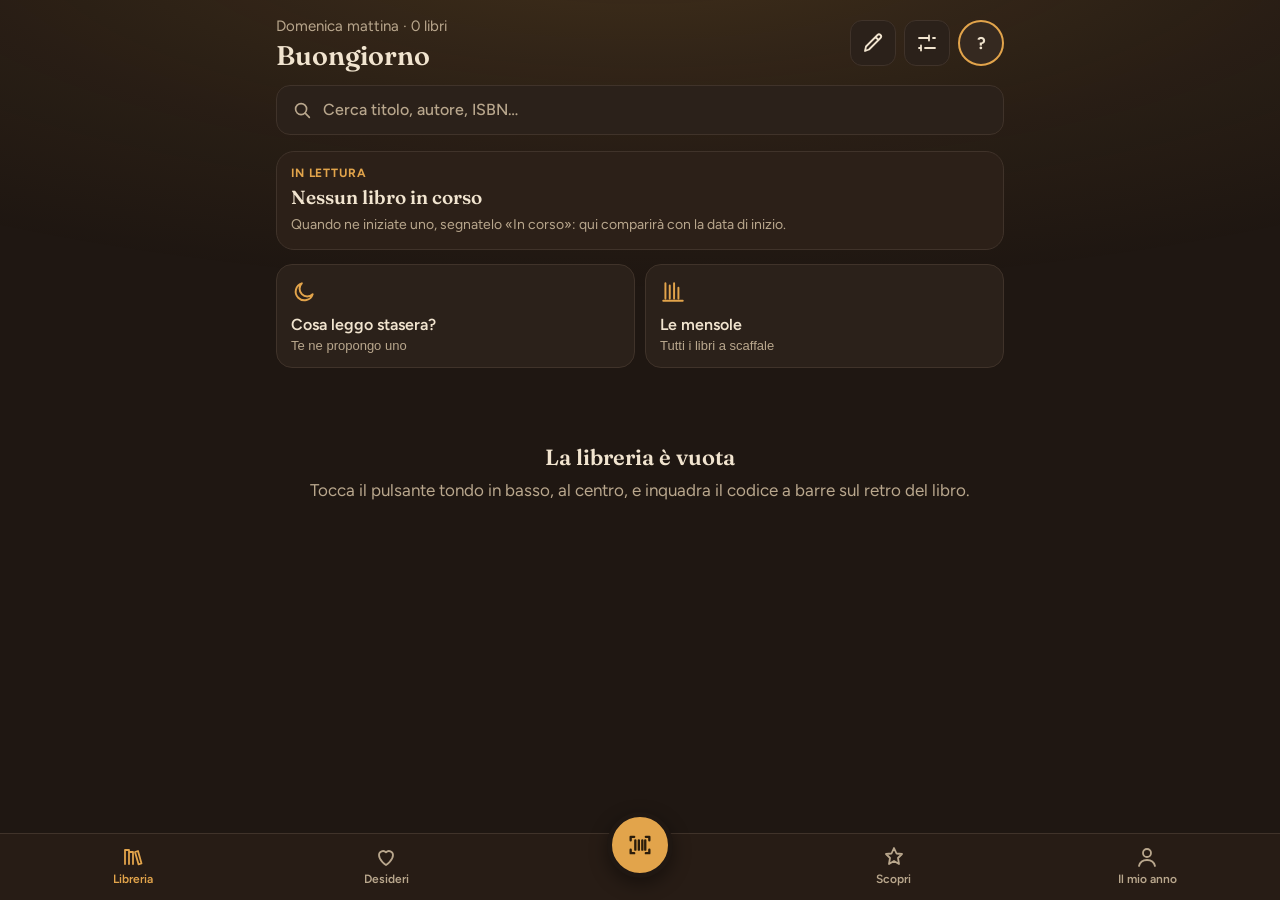
==== commit 9aeb4580: "v75: pagina iniziale (saluto, ricerca, libro in lettura con «Finito!», Cosa leggo stasera?, mensole," ====
--- a/index.html
+++ b/index.html
@@ -8,15 +8,15 @@
 <script>document.documentElement.dataset.theme = 'night';</script>
 <meta name="apple-mobile-web-app-capable" content="yes">
 <meta name="apple-mobile-web-app-title" content="Libreria">
-<link rel="manifest" href="manifest.webmanifest?v=70">
-<link rel="icon" href="icons/icon.svg?v=70" type="image/svg+xml">
-<link rel="apple-touch-icon" href="icons/icon-180.png?v=70">
+<link rel="manifest" href="manifest.webmanifest?v=75">
+<link rel="icon" href="icons/icon.svg?v=75" type="image/svg+xml">
+<link rel="apple-touch-icon" href="icons/icon-180.png?v=75">
 <meta name="apple-mobile-web-app-status-bar-style" content="black-translucent">
 <meta name="mobile-web-app-capable" content="yes">
 <link rel="preconnect" href="https://fonts.googleapis.com">
 <link rel="preconnect" href="https://fonts.gstatic.com" crossorigin>
 <link href="https://fonts.googleapis.com/css2?family=Figtree:wght@400;500;600;700&family=Fraunces:opsz,wght@9..144,500;9..144,600&display=swap" rel="stylesheet">
-<link rel="stylesheet" href="style.css?v=70">
+<link rel="stylesheet" href="style.css?v=75">
 </head>
 <body>
 
@@ -31,7 +31,7 @@
     <div class="top-actions">
       <button class="icon-btn" id="btn-search" aria-label="Cerca e ordina"><svg viewBox="0 0 24 24" aria-hidden="true"><circle cx="11" cy="11" r="6"/><path d="M20 20l-4.5-4.5"/></svg></button>
     <button class="icon-btn" id="btn-shelf" aria-label="Scaffale" aria-pressed="false"><svg viewBox="0 0 24 24" aria-hidden="true"><path d="M5 4v14M9 6v12M13 4v14M17 8v10M3 20h18"/></svg></button>
-    <button class="icon-btn" id="btn-year" aria-label="Il vostro anno in libri e l'obiettivo"><svg viewBox="0 0 24 24" aria-hidden="true"><circle cx="12" cy="8" r="3.5"/><path d="M5 20c.8-3.6 3.6-5.5 7-5.5s6.2 1.9 7 5.5"/></svg></button>
+    <button class="icon-btn" id="btn-manual" aria-label="Aggiungi un libro scrivendo titolo o ISBN" title="Scrivi titolo o ISBN"><svg viewBox="0 0 24 24" aria-hidden="true"><path d="M4 20l1-4.5L16.5 4a2.1 2.1 0 0 1 3 3L8 18.5 4 20zM14.5 6l3 3" /></svg></button>
     <button class="icon-btn" id="btn-settings" aria-label="Impostazioni e backup">
       <svg viewBox="0 0 24 24" aria-hidden="true"><path d="M4 7h10M18 7h2M4 17h2M10 17h10M14 4.5v5M6 14.5v5" /></svg>
     </button>
@@ -56,6 +56,7 @@
     <button class="chip select-btn" id="btn-select" aria-label="Seleziona più libri per modificarli insieme"><svg viewBox="0 0 24 24" aria-hidden="true"><rect x="4" y="4" width="16" height="16" rx="3"/><path d="M8.5 12.2l2.4 2.4 4.7-5"/></svg></button>
     <div class="view-toggle" id="view-cycle" role="group" aria-label="Vista"></div>
   </div>
+  <div class="wish-lists" id="wish-lists" hidden></div>
   <button class="chip arrange-btn" id="btn-arrange" hidden>Suggerisci come disporli</button>
   <div class="view-menu" id="view-menu" hidden></div>
   <div class="shelf-sort" id="shelf-sort" hidden>
@@ -69,13 +70,16 @@
 
 <main id="list" class="list"></main>
 
-<nav class="bottom">
-  <button class="btn ghost" id="btn-manual" aria-label="Aggiungi un libro scrivendo titolo o ISBN" title="Scrivi titolo o ISBN">
-    <svg viewBox="0 0 24 24" aria-hidden="true"><path d="M4 20l1-4.5L16.5 4a2.1 2.1 0 0 1 3 3L8 18.5 4 20zM14.5 6l3 3" /></svg>
-  </button>
-  <button class="btn primary big" id="btn-scan" aria-label="Scansiona il codice a barre di un libro" title="Scansiona un libro">
-    <svg viewBox="0 0 24 24" aria-hidden="true"><path d="M4 8V5h3M17 5h3v3M20 16v3h-3M7 19H4v-3M8 8v8M11 8v8M14 8v8M16.5 8v8" /></svg>
-  </button>
+<nav class="bottom navbar" aria-label="Menù principale">
+  <button class="nav-tab" id="nav-home" data-nav="home"><svg viewBox="0 0 24 24" aria-hidden="true"><path d="M4 19V5h4v14M8 19V7h4v12M14 7l3-1 3.5 12.5-3 .8z"/></svg>Libreria</button>
+  <button class="nav-tab" id="nav-wish" data-nav="wish"><svg viewBox="0 0 24 24" aria-hidden="true"><path d="M12 20s-7-4.4-7-10a4 4 0 0 1 7-2.6A4 4 0 0 1 19 10c0 5.6-7 10-7 10z"/></svg>Desideri</button>
+  <div class="nav-mid">
+    <button class="nav-scan" id="btn-scan" aria-label="Scansiona il codice a barre di un libro" title="Scansiona un libro">
+      <svg viewBox="0 0 24 24" aria-hidden="true"><path d="M4 8V5h3M17 5h3v3M20 16v3h-3M7 19H4v-3M8 8v8M11 8v8M14 8v8M16.5 8v8" /></svg>
+    </button>
+  </div>
+  <button class="nav-tab" id="nav-discover" data-nav="discover"><svg viewBox="0 0 24 24" aria-hidden="true"><path d="M12 3l2.5 5.5L20 9l-4 4 1 6-5-3-5 3 1-6-4-4 5.5-.5z"/></svg>Scopri</button>
+  <button class="nav-tab" id="btn-year" aria-label="Il mio anno in libri e l'obiettivo"><svg viewBox="0 0 24 24" aria-hidden="true"><circle cx="12" cy="8" r="4"/><path d="M4 21c1-4 4.5-6 8-6s7 2 8 6"/></svg>Il mio anno</button>
 </nav>
 
 <!-- ============ SCANNER ============ -->
@@ -552,6 +556,7 @@
     <h3 class="rail-label">Cosa leggo stasera?</h3>
     <div class="seg" id="pick-lens"></div>
     <div class="pick-book" id="pick-book"></div>
+    <p class="pick-plot" id="pick-plot"></p>
     <div class="row"><button class="btn ghost" id="pick-again">Un altro</button><button class="btn ghost" id="pick-open">Apri</button></div>
     <button class="btn primary wide" id="pick-start">Inizio a leggerlo</button>
     <button class="btn ghost wide" id="pick-close">Chiudi</button>
@@ -565,9 +570,9 @@
 <div class="toast" id="toast" hidden role="status"></div>
 <div class="update-bar" id="update-bar" hidden role="status"><span>C'è una versione nuova dell'app</span><button class="btn primary" id="update-go">Aggiorna</button></div>
 
-<script src="vendor/zxing.min.js?v=70"></script>
-<script src="app.js?v=70"></script>
-<script src="vendor/supabase.min.js?v=70"></script>
-<script src="cloud.js?v=70"></script>
+<script src="vendor/zxing.min.js?v=75"></script>
+<script src="app.js?v=75"></script>
+<script src="vendor/supabase.min.js?v=75"></script>
+<script src="cloud.js?v=75"></script>
 </body>
 </html>
--- a/style.css
+++ b/style.css
@@ -915,3 +915,103 @@
 .rank-badge { top: auto !important; bottom: 7px; left: 6px !important; }
 .chart-shelves .own-badge { top: 6px; bottom: auto; left: 6px; }
 .discover { margin-top: 26px; padding-top: 18px; border-top: 1px solid var(--line); }
+.sugg-plot .link-btn { display: inline; padding: 0; font-size: inherit; }
+
+/* v73 — liste dei desideri su una riga loro, trama in «Cosa leggo stasera?» */
+.wish-lists { padding: 10px 0 2px; }
+.wish-chips { display: flex; flex-wrap: wrap; gap: 8px; }
+.wish-actions { display: flex; flex-wrap: wrap; gap: 8px; margin-top: 8px; }
+.wish-actions .chip { min-height: 34px; font-size: 13.5px; }
+.pick-plot { margin: 12px 0 4px; font-size: 14.5px; line-height: 1.5; max-height: 40vh; overflow-y: auto; }
+.pick-plot .link-btn { display: inline; padding: 0; font-size: inherit; }
+
+/* v74 — storico delle letture */
+.reads { margin: 0 0 6px; padding-left: 18px; font-size: 14.5px; line-height: 1.5; }
+.reads-add { margin: 12px 0 0; display: inline-block; }
+.reads-edit { display: flex; flex-direction: column; gap: 10px; margin-bottom: 8px; }
+.reads-row { display: grid; grid-template-columns: 1fr 1fr; gap: 8px; padding: 10px; border-radius: 12px; background: var(--surface); border: 1px solid var(--line); align-items: center; }
+.reads-row select { grid-column: 1 / -1; }
+.reads-row label { display: flex; flex-direction: column; gap: 4px; font-size: 12.5px; color: var(--muted); }
+.reads-row input, .reads-row select { min-height: 40px; border-radius: 10px; border: 1px solid var(--line); background: var(--bg); color: var(--ink); padding: 0 8px; font: inherit; }
+.reads-row .danger { grid-column: 1 / -1; justify-self: start; color: #E58A7A; }
+.view-label .link-btn { font-size: 13px; margin-left: 8px; text-transform: none; letter-spacing: 0; }
+.hist { display: flex; flex-direction: column; gap: 6px; margin-bottom: 18px; }
+.hist-row { display: flex; flex-direction: column; gap: 2px; text-align: left; padding: 10px 12px; border-radius: 12px; border: 1px solid var(--line); background: var(--surface); color: var(--ink); font: inherit; cursor: pointer; }
+.hist-row span { color: var(--muted); font-size: 13px; }
+
+/* ---------- v75: pagina iniziale e barra di navigazione in basso ---------- */
+.bottom.navbar {
+  left: 0; right: 0; bottom: 0; z-index: 6; pointer-events: auto;
+  display: flex; align-items: flex-start; justify-content: space-between; gap: 0;
+  padding: 4px calc(6px + env(safe-area-inset-right)) calc(6px + env(safe-area-inset-bottom)) calc(6px + env(safe-area-inset-left));
+  background: #271C15; border-top: 1px solid var(--line);
+}
+.navbar .nav-tab {
+  flex: 1 1 0; min-width: 0; min-height: 56px; display: flex; flex-direction: column; align-items: center; justify-content: center; gap: 4px;
+  background: none; border: 0; color: var(--muted); font: 600 12px/1.1 var(--font-body); cursor: pointer; padding: 6px 0; box-shadow: none;
+}
+.navbar .nav-tab svg { width: 24px; height: 24px; fill: none; stroke: currentColor; stroke-width: 1.8; stroke-linecap: round; stroke-linejoin: round; }
+.navbar .nav-tab.on { color: var(--accent); }
+.navbar .nav-tab:focus-visible, .navbar .nav-scan:focus-visible { outline: 3px solid var(--accent); outline-offset: 2px; border-radius: 10px; }
+.navbar .nav-mid { flex: 1 1 0; display: flex; justify-content: center; }
+.navbar .nav-scan {
+  margin-top: -26px; width: 66px; height: 66px; border-radius: 50%; border: 5px solid var(--bg);
+  background: var(--accent); color: var(--accent-ink); display: grid; place-items: center; cursor: pointer;
+  box-shadow: 0 6px 18px rgba(0, 0, 0, .4); padding: 0;
+}
+.navbar .nav-scan svg { width: 28px; height: 28px; fill: none; stroke: currentColor; stroke-width: 2; stroke-linecap: round; stroke-linejoin: round; }
+.list { padding-bottom: calc(120px + env(safe-area-inset-bottom)); }
+.select-bar { bottom: calc(82px + env(safe-area-inset-bottom)); }
+@media (orientation: landscape) and (max-height: 560px) {
+  .bottom.navbar { left: 0; right: 0; padding: 2px 6px calc(2px + env(safe-area-inset-bottom)); background: #271C15; }
+  .navbar .nav-tab { min-height: 46px; flex-direction: row; gap: 6px; }
+  .navbar .nav-scan { margin-top: -14px; width: 54px; height: 54px; }
+}
+/* Pagina iniziale e Scopri: la testata della libreria non serve, ognuna ha la sua. */
+body[data-page="home"] .top, body[data-page="discover"] .top { display: none; }
+/* Desideri è nella barra in basso: nella libreria restano le schede Libreria e Audible. */
+#tab-wish { display: none; }
+.tabs { grid-template-columns: 1fr 1fr; }
+body[data-page="wish"] .tabs { display: none; }
+.list.page-home, .list.page-discover { padding-top: calc(16px + env(safe-area-inset-top)); }
+.page-head h1, .home-hello h1 { font: 600 27px/1.15 var(--font-display); margin: 0; }
+.page-head { margin-bottom: 6px; }
+.home-head { display: flex; align-items: center; gap: 8px; margin-bottom: 14px; }
+.home-hello { flex: 1; min-width: 0; }
+.home-hello .count { margin: 0 0 2px; }
+.home-me {
+  width: 46px; height: 46px; flex: 0 0 46px; border-radius: 50%; border: 2px solid var(--accent);
+  background: var(--accent-soft); color: var(--ink); font: 700 17px var(--font-body); cursor: pointer;
+}
+.home-search {
+  width: 100%; height: 50px; display: flex; align-items: center; gap: 10px; padding: 0 14px; margin-bottom: 16px;
+  border: 1.5px solid var(--line); border-radius: 14px; background: var(--surface); color: var(--muted);
+  font: 500 16px var(--font-body); text-align: left; cursor: text;
+}
+.home-search svg { width: 22px; height: 22px; fill: none; stroke: currentColor; stroke-width: 1.8; stroke-linecap: round; }
+.home-reading { display: flex; gap: 14px; padding: 14px; border-radius: 18px; background: #2C2018; border: 1px solid var(--line); }
+.home-reading-cover { padding: 0; border: 0; background: none; cursor: pointer; flex: 0 0 auto; }
+.home-reading-cover .cover.big { width: 84px; height: 126px; }
+.home-reading-info { display: flex; flex-direction: column; gap: 6px; min-width: 0; flex: 1; }
+.home-kicker { margin: 0; font: 700 12px var(--font-body); letter-spacing: .07em; text-transform: uppercase; color: var(--accent); }
+.home-reading-title { margin: 0; padding: 0; border: 0; background: none; color: var(--ink); text-align: left; cursor: pointer; font: 600 19px/1.2 var(--font-display); }
+.home-reading-info .hint { margin: 0; font-size: 14px; }
+.home-reading-info .btn { margin-top: auto; align-self: flex-start; min-height: 44px; }
+.home-also { margin: 8px 2px 0; font-size: 14px; }
+.home-tiles { display: grid; grid-template-columns: repeat(2, minmax(0, 1fr)); gap: 10px; margin: 14px 0 20px; }
+.home-tile {
+  display: flex; flex-direction: column; align-items: flex-start; gap: 4px; min-height: 104px; padding: 14px;
+  border-radius: 16px; border: 1.5px solid var(--line); background: var(--surface); color: var(--ink); text-align: left; cursor: pointer;
+}
+.home-tile svg { width: 26px; height: 26px; fill: none; stroke: var(--accent); stroke-width: 1.8; stroke-linecap: round; stroke-linejoin: round; margin-bottom: 6px; }
+.home-tile b { font: 600 16px/1.2 var(--font-body); }
+.home-tile span { font-size: 13px; color: var(--muted); }
+.home-sec-head { display: flex; justify-content: space-between; align-items: baseline; gap: 10px; margin-bottom: 10px; }
+.home-sec-head h2 { font: 600 20px/1.2 var(--font-display); margin: 0; }
+.home-covers { display: flex; gap: 10px; overflow-x: auto; padding-bottom: 6px; scrollbar-width: none; }
+.home-covers::-webkit-scrollbar { display: none; }
+.home-cover { padding: 0; border: 0; background: none; cursor: pointer; flex: 0 0 auto; }
+.home-cover .cover.big { width: 92px; height: 138px; }
+.navbar #btn-scan { width: 66px; height: 66px; min-height: 66px; flex: 0 0 66px; padding: 0; }
+.navbar #btn-scan svg { width: 28px; height: 28px; }
+@media (orientation: landscape) and (max-height: 560px) { .navbar #btn-scan { width: 54px; height: 54px; min-height: 54px; flex-basis: 54px; } }
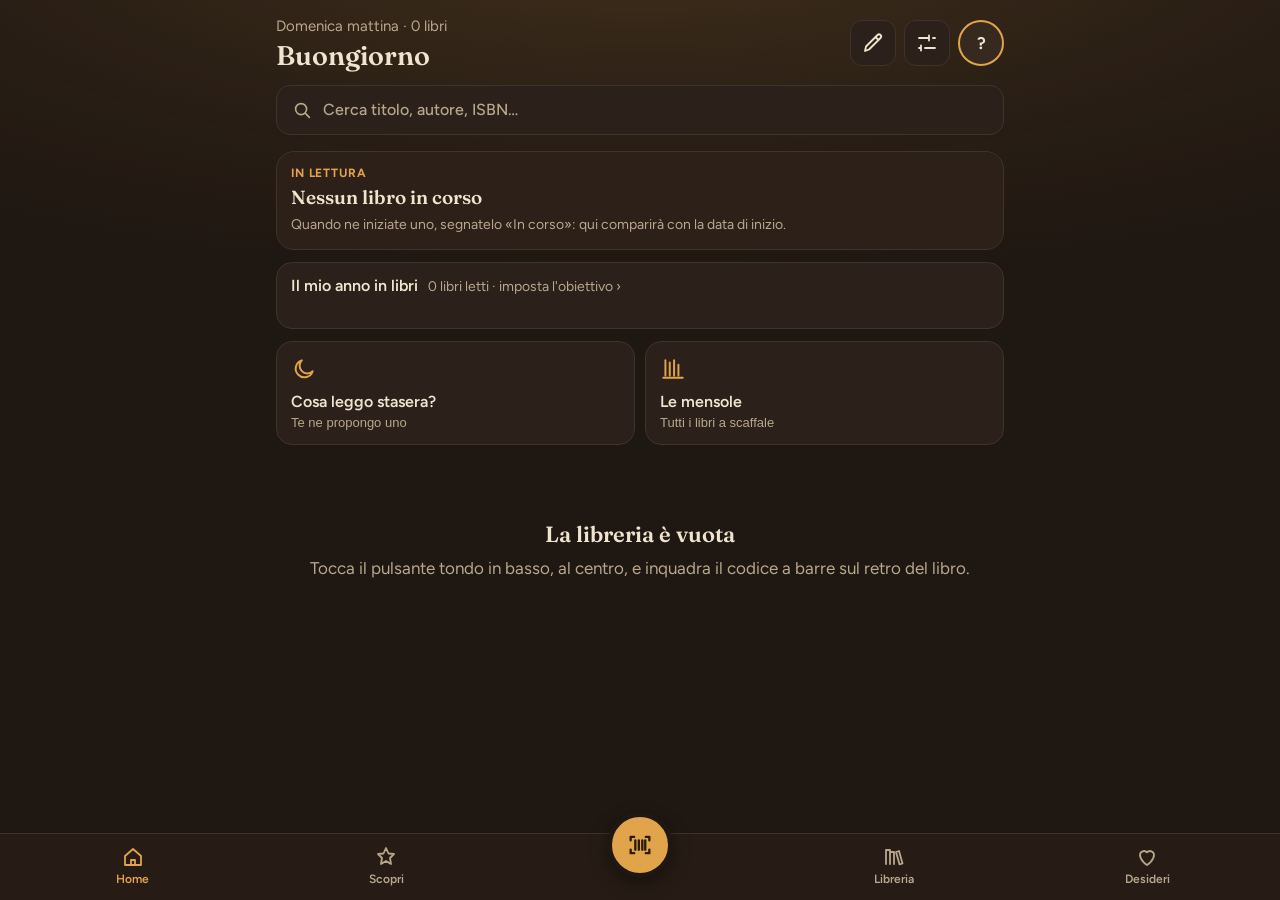
==== commit 7beecd79: "v76: «Il mio anno» con la barra dell'obiettivo nella Home; barra in basso Home · Scopri · scanner · " ====
--- a/index.html
+++ b/index.html
@@ -8,15 +8,15 @@
 <script>document.documentElement.dataset.theme = 'night';</script>
 <meta name="apple-mobile-web-app-capable" content="yes">
 <meta name="apple-mobile-web-app-title" content="Libreria">
-<link rel="manifest" href="manifest.webmanifest?v=75">
-<link rel="icon" href="icons/icon.svg?v=75" type="image/svg+xml">
-<link rel="apple-touch-icon" href="icons/icon-180.png?v=75">
+<link rel="manifest" href="manifest.webmanifest?v=76">
+<link rel="icon" href="icons/icon.svg?v=76" type="image/svg+xml">
+<link rel="apple-touch-icon" href="icons/icon-180.png?v=76">
 <meta name="apple-mobile-web-app-status-bar-style" content="black-translucent">
 <meta name="mobile-web-app-capable" content="yes">
 <link rel="preconnect" href="https://fonts.googleapis.com">
 <link rel="preconnect" href="https://fonts.gstatic.com" crossorigin>
 <link href="https://fonts.googleapis.com/css2?family=Figtree:wght@400;500;600;700&family=Fraunces:opsz,wght@9..144,500;9..144,600&display=swap" rel="stylesheet">
-<link rel="stylesheet" href="style.css?v=75">
+<link rel="stylesheet" href="style.css?v=76">
 </head>
 <body>
 
@@ -71,15 +71,16 @@
 <main id="list" class="list"></main>
 
 <nav class="bottom navbar" aria-label="Menù principale">
-  <button class="nav-tab" id="nav-home" data-nav="home"><svg viewBox="0 0 24 24" aria-hidden="true"><path d="M4 19V5h4v14M8 19V7h4v12M14 7l3-1 3.5 12.5-3 .8z"/></svg>Libreria</button>
-  <button class="nav-tab" id="nav-wish" data-nav="wish"><svg viewBox="0 0 24 24" aria-hidden="true"><path d="M12 20s-7-4.4-7-10a4 4 0 0 1 7-2.6A4 4 0 0 1 19 10c0 5.6-7 10-7 10z"/></svg>Desideri</button>
+  <button class="nav-tab" id="nav-home" data-nav="home"><svg viewBox="0 0 24 24" aria-hidden="true"><path d="M4 11l8-7 8 7v9H4z"/><path d="M10 20v-5h4v5"/></svg>Home</button>
+  <button class="nav-tab" id="nav-discover" data-nav="discover"><svg viewBox="0 0 24 24" aria-hidden="true"><path d="M12 3l2.5 5.5L20 9l-4 4 1 6-5-3-5 3 1-6-4-4 5.5-.5z"/></svg>Scopri</button>
   <div class="nav-mid">
     <button class="nav-scan" id="btn-scan" aria-label="Scansiona il codice a barre di un libro" title="Scansiona un libro">
       <svg viewBox="0 0 24 24" aria-hidden="true"><path d="M4 8V5h3M17 5h3v3M20 16v3h-3M7 19H4v-3M8 8v8M11 8v8M14 8v8M16.5 8v8" /></svg>
     </button>
   </div>
-  <button class="nav-tab" id="nav-discover" data-nav="discover"><svg viewBox="0 0 24 24" aria-hidden="true"><path d="M12 3l2.5 5.5L20 9l-4 4 1 6-5-3-5 3 1-6-4-4 5.5-.5z"/></svg>Scopri</button>
-  <button class="nav-tab" id="btn-year" aria-label="Il mio anno in libri e l'obiettivo"><svg viewBox="0 0 24 24" aria-hidden="true"><circle cx="12" cy="8" r="4"/><path d="M4 21c1-4 4.5-6 8-6s7 2 8 6"/></svg>Il mio anno</button>
+  <button class="nav-tab" id="nav-library" data-nav="library"><svg viewBox="0 0 24 24" aria-hidden="true"><path d="M4 19V5h4v14M8 19V7h4v12M14 7l3-1 3.5 12.5-3 .8z"/></svg>Libreria</button>
+  <button class="nav-tab" id="nav-wish" data-nav="wish"><svg viewBox="0 0 24 24" aria-hidden="true"><path d="M12 20s-7-4.4-7-10a4 4 0 0 1 7-2.6A4 4 0 0 1 19 10c0 5.6-7 10-7 10z"/></svg>Desideri</button>
+  <button id="btn-year" hidden aria-label="Il mio anno in libri e l'obiettivo"></button>
 </nav>
 
 <!-- ============ SCANNER ============ -->
@@ -570,9 +571,9 @@
 <div class="toast" id="toast" hidden role="status"></div>
 <div class="update-bar" id="update-bar" hidden role="status"><span>C'è una versione nuova dell'app</span><button class="btn primary" id="update-go">Aggiorna</button></div>
 
-<script src="vendor/zxing.min.js?v=75"></script>
-<script src="app.js?v=75"></script>
-<script src="vendor/supabase.min.js?v=75"></script>
-<script src="cloud.js?v=75"></script>
+<script src="vendor/zxing.min.js?v=76"></script>
+<script src="app.js?v=76"></script>
+<script src="vendor/supabase.min.js?v=76"></script>
+<script src="cloud.js?v=76"></script>
 </body>
 </html>
--- a/style.css
+++ b/style.css
@@ -1015,3 +1015,14 @@
 .navbar #btn-scan { width: 66px; height: 66px; min-height: 66px; flex: 0 0 66px; padding: 0; }
 .navbar #btn-scan svg { width: 28px; height: 28px; }
 @media (orientation: landscape) and (max-height: 560px) { .navbar #btn-scan { width: 54px; height: 54px; min-height: 54px; flex-basis: 54px; } }
+/* v76: «Il mio anno» nella pagina iniziale */
+.home-year {
+  width: 100%; display: flex; flex-direction: column; gap: 9px; margin-top: 12px; padding: 13px 14px; min-height: 64px;
+  border-radius: 16px; border: 1.5px solid var(--line); background: var(--surface); color: var(--ink); text-align: left; cursor: pointer; font: inherit;
+}
+.home-year-top { display: flex; justify-content: space-between; align-items: baseline; gap: 10px; }
+.home-year-top b { font: 600 16px var(--font-body); }
+.home-year-top span { font-size: 14px; color: var(--muted); font-variant-numeric: tabular-nums; }
+.home-year-bar { display: block; height: 9px; border-radius: 999px; background: var(--accent-soft); overflow: hidden; }
+.home-year-bar span { display: block; height: 100%; border-radius: 999px; background: var(--accent); }
+.home-tiles { margin-top: 12px; }
